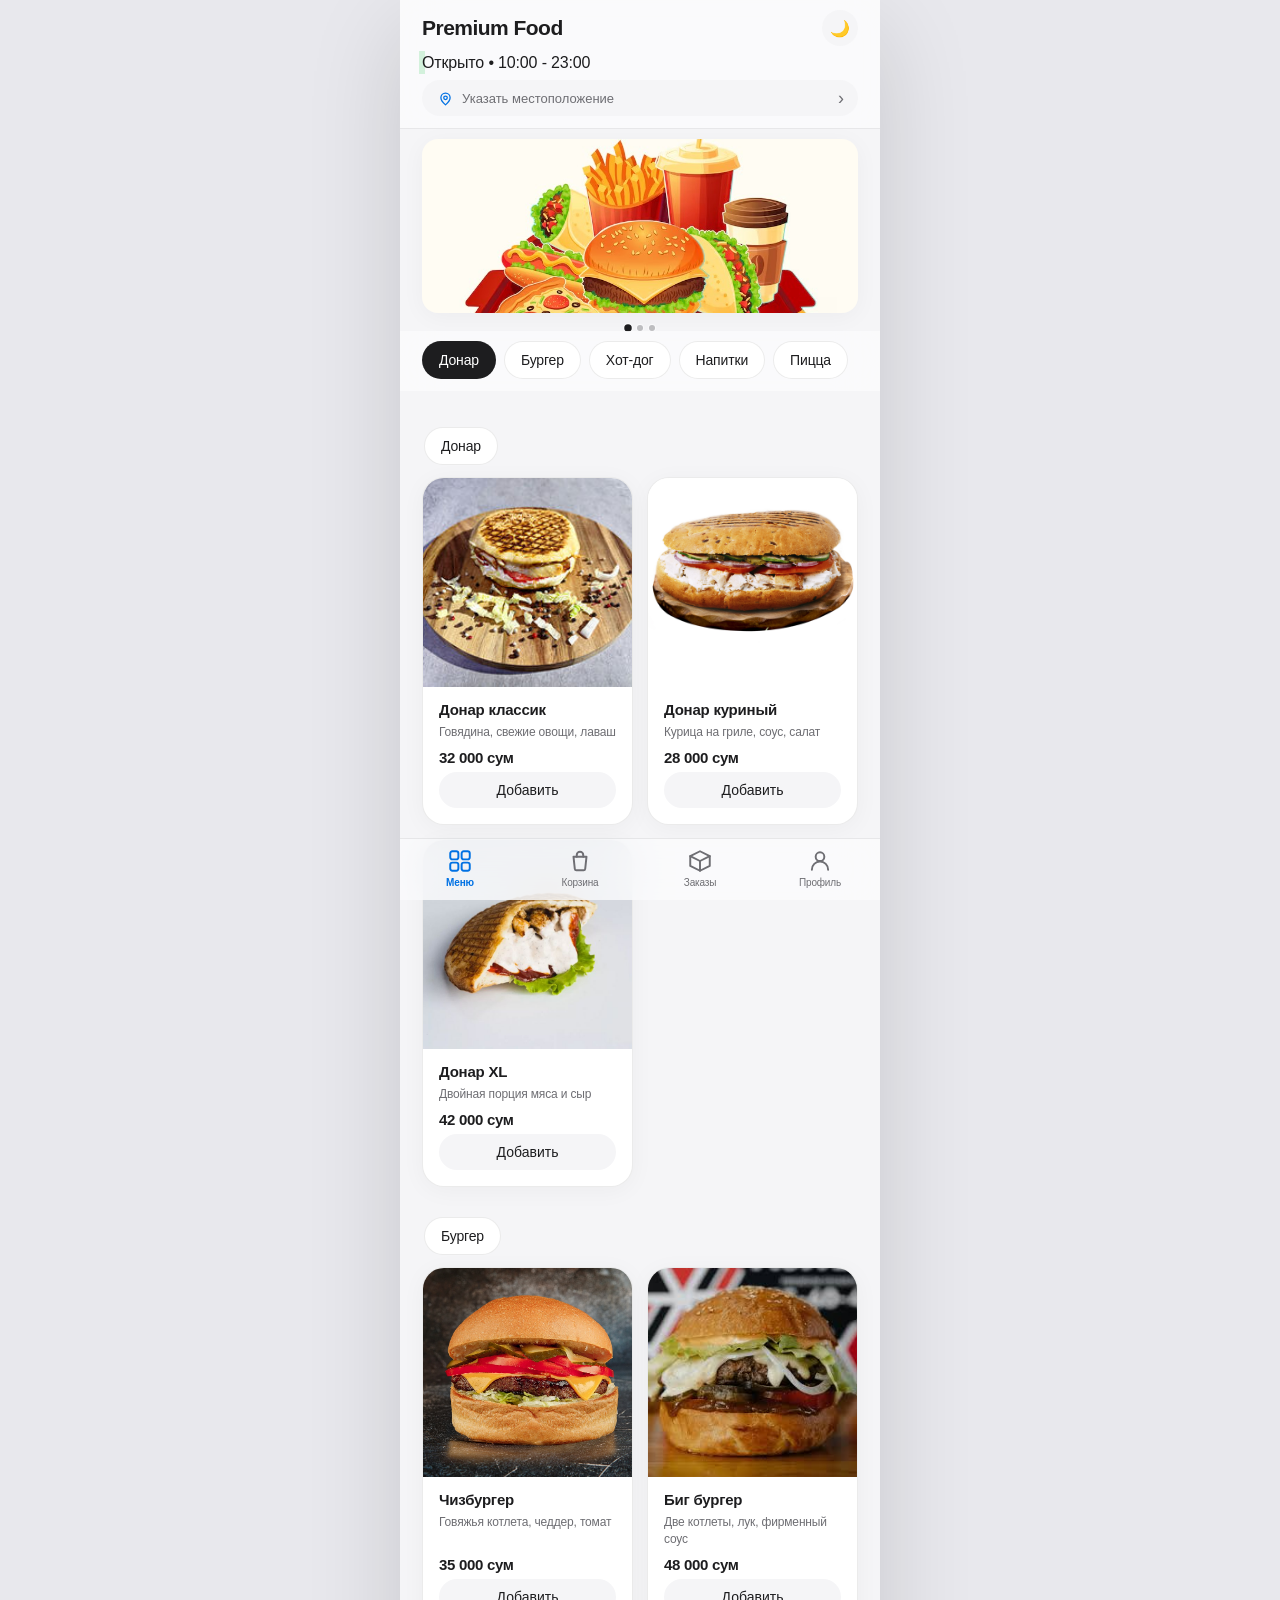
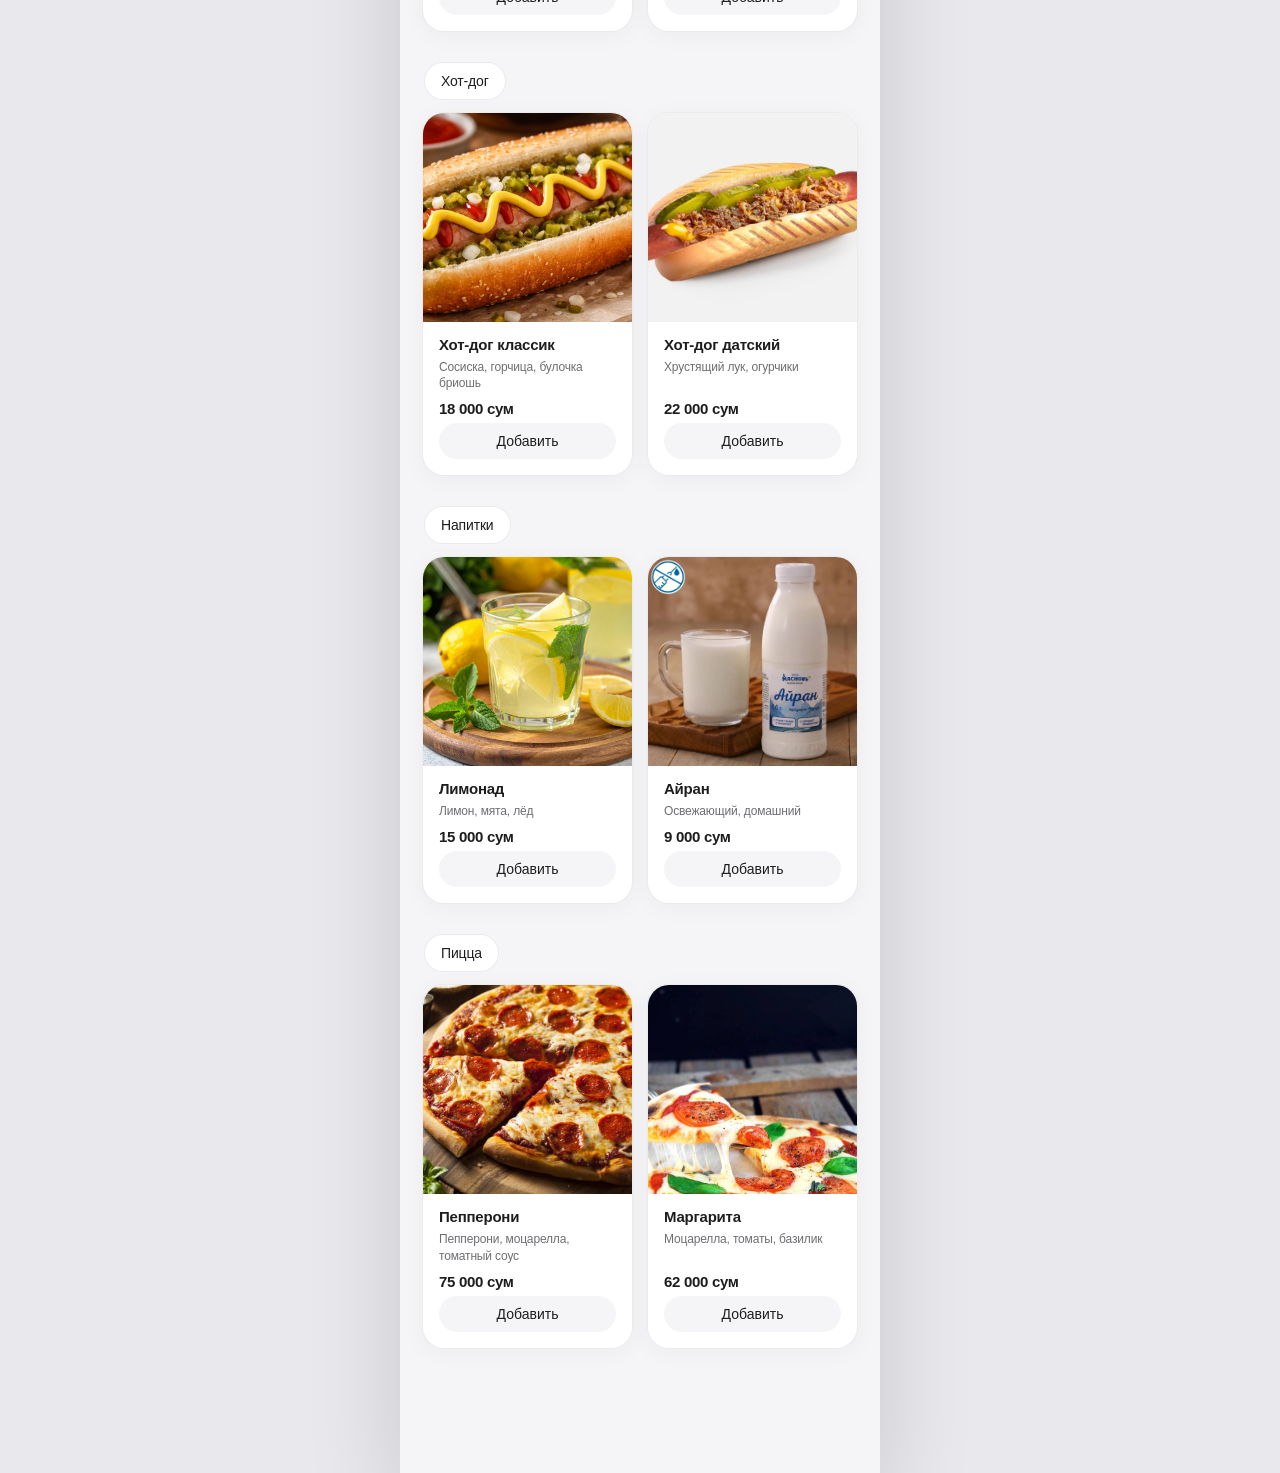
==== index.html @ b7790482 "Исправлено расположение точек слайдшоу - теперь под картинками" ====
<!DOCTYPE html>
<html lang="ru">
<head>
<meta charset="utf-8">
<meta name="viewport" content="width=device-width, initial-scale=1, viewport-fit=cover">
<meta name="theme-color" content="#f5f5f7">
<title>Premium Mini App — меню, корзина, заказы</title>
<link rel="stylesheet" href="style.css">
</head>
<body>
<input type="radio" name="tab" id="t-menu" checked>
<input type="radio" name="tab" id="t-cart">
<input type="radio" name="tab" id="t-orders">
<input type="radio" name="tab" id="t-profile">
<input type="checkbox" class="hide" id="dark">
<div class="app">
<header>
<div class="head-top"><h1>Premium Food</h1><label for="dark" class="theme" title="Тема"></label></div>
<div class="restaurant-status">
<span class="status-dot"></span>
<span class="status-text">Открыто • 10:00 - 23:00</span>
</div>
<button type="button" class="loc" id="locBtn" title="Изменить местоположение">
<span class="loc-icon"><svg viewBox="0 0 24 24"><path d="M12 21s-6.5-5.5-6.5-10a6.5 6.5 0 0 1 13 0c0 4.5-6.5 10-6.5 10Z"/><circle cx="12" cy="11" r="2.5"/></svg></span>
<span class="loc-text" id="locText">Указать местоположение</span>
<span class="chev"></span>
</button>
</header>

<section class="screen" id="menu">
<div class="banner" id="banner">
<div class="banner-track">
<div class="banner-slide"><img src="images/banner.jpg" alt="Premium Food — доставка еды"></div>
<div class="banner-slide"><img src="images/banner2.jpg" alt=""></div>
<div class="banner-slide"><img src="images/banner3.jpg" alt=""></div>
</div>
</div>
<div class="banner-dots" id="bannerDots"></div>
<div class="chips" id="chips"></div>
<div id="menu-list"><p class="muted center" style="padding:30px 0">Загрузка меню…</p></div>
</section>

<section class="screen" id="cart">
<h2>Корзина</h2>
<div class="list" id="cart-list"></div>
<div class="delivery-toggle" id="deliveryToggle">
<button type="button" class="active" data-type="delivery">🛵 Доставка</button>
<button type="button" data-type="pickup">🏪 Самовывоз</button>
</div>
<div id="addressSection">
<label class="order-field" style="position:relative">
Адрес доставки
<input id="order-address" type="text" placeholder="Укажите адрес доставки" readonly>
<div class="address-suggestions" id="addressSuggestions" style="display:none"></div>
</label>
<button type="button" class="btn" id="openAddressModal" style="margin:8px 0">📍 Выбрать на карте</button>
</div>
<label class="order-field">Телефон для связи<input id="order-phone" type="tel" autocomplete="tel" placeholder="+998 90 123 45 67" maxlength="40"></label>
<label class="order-field">Комментарий к заказу<textarea id="order-comment" rows="2" maxlength="1000" placeholder="Домофон, ориентир или пожелания"></textarea></label>
<h3>Итого</h3>
<div class="list sum"><div class="row"><span>Подытог</span><span id="cart-sub">0 сум</span></div><div class="row"><span>Доставка</span><span id="cart-delivery">0 сум</span></div><div class="row t"><span>Итого</span><span id="cart-total">0 сум</span></div></div>
<br><button type="button" class="btn main" id="checkout" disabled>Оформить заказ </button>
</section>

<section class="screen" id="orders">
<h2>Мои заказы</h2>
<div class="list" id="orders-list">
<div class="row"><div class="grow">Новые заказы отправляются администратору в Telegram. История заказов в приложении пока не сохраняется.</div></div>
</div>
</section>

<section class="screen" id="profile">
<div class="prof-head">
<div class="prof-avatar">А</div>
<h2 class="prof-name">Абдулбасир</h2>
<p class="prof-username">@abdulbasir</p>
<button type="button" class="btn prof-edit">Редактировать профиль</button>
</div>
<p class="muted center">Оформляйте заказ через меню — сообщение придёт администратору в Telegram.</p>
<h3>Настройки</h3>
<div class="list">
<div class="row" id="addrRow"><span class="ico i-blue"><svg viewBox="0 0 24 24"><path d="M12 21s-6.5-5.5-6.5-10a6.5 6.5 0 0 1 13 0c0 4.5-6.5 10-6.5 10Z"/><circle cx="12" cy="11" r="2.5"/></svg></span><div class="grow">Сохраненный адрес<small>Ташкент, ул. Амира Темура, 15</small></div><span class="chev"></span></div>
<div class="row"><span class="ico i-purple"><svg viewBox="0 0 24 24"><circle cx="12" cy="12" r="9"/><path d="M3 12h18M12 3a13.5 13.5 0 0 1 0 18M12 3a13.5 13.5 0 0 0 0 18"/></svg></span><div class="grow">Язык</div><div class="seg"><span>RU</span><span>UZ</span><span>EN</span></div></div>
<label class="row" for="dark" style="cursor:pointer"><span class="ico i-orange"><svg viewBox="0 0 24 24"><path d="M20 13.5A8 8 0 0 1 10.5 4 8 8 0 1 0 20 13.5Z"/></svg></span><div class="grow">Тёмная тема</div><span class="chev"></span></label>
</div>
<h3>Поддержка</h3>
<div class="list">
<div class="row" id="supportRow"><span class="ico i-green"><svg viewBox="0 0 24 24"><path d="M21 12a8 8 0 0 1-8 8H4l2-3a8 8 0 1 1 15-5Z"/><path d="M8.5 11h.01M12 11h.01M15.5 11h.01"/></svg></span><div class="grow">Служба поддержки</div><span class="chev"></span></div>
</div>
<button type="button" class="btn prof-logout">Выйти</button>
</section>

<nav>
<label for="t-menu"><svg viewBox="0 0 24 24"><rect x="3" y="3" width="7.5" height="7.5" rx="2"/><rect x="13.5" y="3" width="7.5" height="7.5" rx="2"/><rect x="3" y="13.5" width="7.5" height="7.5" rx="2"/><rect x="13.5" y="13.5" width="7.5" height="7.5" rx="2"/></svg>Меню</label>
<label for="t-cart"><svg viewBox="0 0 24 24"><path d="M6 8h12l-1.2 11.2a1.5 1.5 0 0 1-1.5 1.3H8.7a1.5 1.5 0 0 1-1.5-1.3L6 8Z"/><path d="M9 8V6.5a3 3 0 0 1 6 0V8"/></svg>Корзина<span class="cnt">3</span></label>
<label for="t-orders"><svg viewBox="0 0 24 24"><path d="M12 3 3 7.5v9L12 21l9-4.5v-9L12 3Z"/><path d="m3 7.5 9 4.5 9-4.5"/><path d="M12 12v9"/></svg>Заказы</label>
<label for="t-profile"><svg viewBox="0 0 24 24"><circle cx="12" cy="8" r="4"/><path d="M4.5 20a7.5 7.5 0 0 1 15 0"/></svg>Профиль</label>
</nav>

<div class="modal-overlay" id="addressModal">
<div class="modal-content">
<div class="modal-header">
<h3>📍 Выберите адрес</h3>
<button type="button" class="modal-close" id="closeAddressModal">×</button>
</div>
<div class="modal-body">
<div class="location-methods">
<button type="button" id="autoLocation">
<svg viewBox="0 0 24 24" fill="none" stroke="currentColor" stroke-width="2"><path d="M12 21s-6.5-5.5-6.5-10a6.5 6.5 0 0 1 13 0c0 4.5-6.5 10-6.5 10Z"/><circle cx="12" cy="11" r="2.5"/></svg>
Определить автоматически
</button>
<button type="button" id="manualLocation">
<svg viewBox="0 0 24 24" fill="none" stroke="currentColor" stroke-width="2"><path d="M11 4H4a2 2 0 0 0-2 2v14a2 2 0 0 0 2 2h14a2 2 0 0 0 2-2v-7"/><path d="M18.5 2.5a2.121 2.121 0 0 1 3 3L12 15l-4 1 1-4 9.5-9.5z"/></svg>
Ввести вручную
</button>
</div>

<div id="mapSection" style="display:none">
<div class="map-container" id="mapContainer">
<div class="map-placeholder">
<svg viewBox="0 0 24 24" fill="none" stroke="currentColor" stroke-width="1.5"><path d="M12 21s-6.5-5.5-6.5-10a6.5 6.5 0 0 1 13 0c0 4.5-6.5 10-6.5 10Z"/><circle cx="12" cy="11" r="2.5"/></svg>
<span>Нажмите "Определить автоматически"</span>
</div>
</div>
</div>

<div id="manualSection" style="display:none">
<label class="order-field" style="position:relative">
Введите адрес
<input type="text" id="manualAddressInput" placeholder="Улица, дом, квартира">
<div class="address-suggestions" id="manualSuggestions" style="display:none"></div>
</label>
</div>

<div class="address-detail">
<div>
<label>Квартира</label>
<input type="text" id="aptInput" placeholder="Кв.">
</div>
<div>
<label>Подъезд</label>
<input type="text" id="entranceInput" placeholder="Подъезд">
</div>
</div>
<div class="address-detail full">
<label>Домофон</label>
<input type="text" id="intercomInput" placeholder="Код домофона">
</div>
<div class="address-detail full">
<label>Ориентир</label>
<input type="text" id="landmarkInput" placeholder="Магазин, банкомат и т.д.">
</div>

<div class="confirm-address" id="confirmSection" style="display:none">
<h4>Это ваш адрес?</h4>
<p id="confirmAddressText"></p>
<div class="address-actions">
<button type="button" class="btn-secondary" id="editAddressBtn">Редактировать</button>
<button type="button" class="btn-primary" id="confirmAddressBtn">Верно</button>
</div>
</div>

<div class="saved-addresses" id="savedAddressesList"></div>

<div class="address-actions">
<button type="button" class="btn-secondary" id="cancelAddress">Отмена</button>
<button type="button" class="btn-primary" id="saveAddress">Сохранить</button>
</div>
</div>
</div>
</div>
</div>
<script src="https://telegram.org/js/telegram-web-app.js"></script>
<script>
(function () {
  var tg = window.Telegram && window.Telegram.WebApp;
  if (tg) {
    tg.ready();
    tg.expand();
    if (tg.setHeaderColor) tg.setHeaderColor('#f5f5f7');
    if (tg.setBackgroundColor) tg.setBackgroundColor('#f5f5f7');
  }

  var locText = document.getElementById('locText');
  var locBtn = document.getElementById('locBtn');
  var addrRow = document.getElementById('addrRow');
  var addrSmall = document.querySelector('#addrRow .grow small');

  function paintLocation(text) {
    if (locText) locText.textContent = text;
    if (addrSmall) addrSmall.textContent = text;
  }

  function showLocation(lat, lon, source) {
    paintLocation(lat.toFixed(5) + ', ' + lon.toFixed(5));
    try {
      localStorage.setItem('pf_location', JSON.stringify({ lat: lat, lon: lon, ts: Date.now() }));
    } catch (e) {}
    console.log('Location:', lat, lon, source);
  }

  function restoreLocation() {
    try {
      var saved = JSON.parse(localStorage.getItem('pf_location') || 'null');
      if (!saved) return false;
      if (saved.text) {
        paintLocation(saved.text);
        return true;
      }
      if (typeof saved.lat === 'number' && typeof saved.lon === 'number') {
        paintLocation(saved.lat.toFixed(5) + ', ' + saved.lon.toFixed(5));
        return true;
      }
    } catch (e) {}
    return false;
  }

  function restorePrev(prev) {
    paintLocation(prev || 'Указать местоположение');
  }

  function askManual(prev) {
    var value = window.prompt('Введите адрес доставки', '');
    if (!value) {
      restorePrev(prev);
      return;
    }
    var text = value.trim();
    if (!text) {
      restorePrev(prev);
      return;
    }
    paintLocation(text);
    try {
      localStorage.setItem('pf_location', JSON.stringify({ text: text, ts: Date.now() }));
    } catch (e) {}
  }

  function fallbackGeo(manual, prev) {
    if (!navigator.geolocation) {
      if (manual) askManual(prev);
      else restorePrev(prev);
      return;
    }
    navigator.geolocation.getCurrentPosition(
      function (pos) { showLocation(pos.coords.latitude, pos.coords.longitude, 'GPS'); },
      function () {
        if (manual) askManual(prev);
        else restorePrev(prev);
      },
      { enableHighAccuracy: true, timeout: 10000, maximumAge: 0 }
    );
  }

  function requestLocation(manual) {
    var prev = locText ? locText.textContent : '';
    if (locText) locText.textContent = 'Определяем местоположение…';
    var lm = tg && tg.LocationManager;
    if (lm && lm.isLocationAvailable && lm.isLocationAvailable()) {
      lm.getLocation(function (loc) {
        if (loc) showLocation(loc.latitude, loc.longitude, 'Telegram');
        else fallbackGeo(manual, prev);
      });
    } else {
      fallbackGeo(manual, prev);
    }
  }

  if (locBtn) locBtn.addEventListener('click', function () { requestLocation(true); });
  if (addrRow) addrRow.addEventListener('click', function () { requestLocation(true); });

  if (!restoreLocation()) requestLocation(false);

  if (tg && tg.LocationManager && tg.LocationManager.addEventListener) {
    tg.LocationManager.addEventListener('locationChanged', function (loc) {
      if (loc) showLocation(loc.latitude, loc.longitude, 'Telegram');
    });
  }
})();
</script>
<script>
(function () {
  var STORAGE_KEY = 'pf_cart';
  var DELIVERY = 10000;
  var cart = {};
  var nextOrder = 1045;

  try {
    var raw = localStorage.getItem(STORAGE_KEY);
    if (raw) cart = JSON.parse(raw) || {};
  } catch (e) { cart = {}; }

  var listEl = document.getElementById('cart-list');
  var subEl = document.getElementById('cart-sub');
  var delEl = document.getElementById('cart-delivery');
  var totEl = document.getElementById('cart-total');
  var checkout = document.getElementById('checkout');
  var badge = document.querySelector('nav .cnt');
  var menuList = document.getElementById('menu-list');

  function save() {
    try { localStorage.setItem(STORAGE_KEY, JSON.stringify(cart)); } catch (e) {}
  }
  function fmt(n) {
    return String(n).replace(/\B(?=(\d{3})+(?!\d))/g, ' ') + ' сум';
  }
  function subtotal() {
    var s = 0;
    for (var k in cart) if (cart.hasOwnProperty(k)) s += cart[k].price * cart[k].qty;
    return s;
  }
  function count() {
    var s = 0;
    for (var k in cart) if (cart.hasOwnProperty(k)) s += cart[k].qty;
    return s;
  }

  function productName(card) {
    var b = card.querySelector('.body > b');
    return b ? b.textContent.trim() : '';
  }

  function syncButtons() {
    var addButtons = menuList ? menuList.querySelectorAll('.btn.add') : [];
    Array.prototype.forEach.call(addButtons, function (btn) {
      var card = btn.closest('.p');
      if (!card) return;
      if (cart[productName(card)]) {
        btn.classList.add('done');
        btn.setAttribute('aria-label', 'Добавлено');
      } else {
        btn.classList.remove('done');
        btn.removeAttribute('aria-label');
      }
    });
  }

  function makeRow(item) {
    var row = document.createElement('div');
    row.className = 'row';
    row.setAttribute('data-name', item.name);

    var img = document.createElement('div');
    img.className = 'img thumb' + (item.cls ? ' ' + item.cls : '');
    if (item.src) {
      var thumb = document.createElement('img');
      thumb.src = item.src;
      thumb.alt = item.name;
      img.appendChild(thumb);
    } else {
      img.textContent = item.emoji;
    }

    var grow = document.createElement('div');
    grow.className = 'grow';
    var b = document.createElement('b');
    b.textContent = item.name;
    var small = document.createElement('small');
    small.textContent = fmt(item.price) + ' × ' + item.qty + ' = ' + fmt(item.price * item.qty);
    grow.appendChild(b);
    grow.appendChild(small);

    var qty = document.createElement('div');
    qty.className = 'qty';
    var dec = document.createElement('span');
    dec.setAttribute('data-act', 'dec');
    dec.textContent = '−';
    var val = document.createElement('b');
    val.textContent = item.qty;
    var inc = document.createElement('span');
    inc.setAttribute('data-act', 'inc');
    inc.textContent = '+';
    qty.appendChild(dec);
    qty.appendChild(val);
    qty.appendChild(inc);

    row.appendChild(img);
    row.appendChild(grow);
    row.appendChild(qty);
    return row;
  }

  function render() {
    listEl.innerHTML = '';
    var keys = [];
    for (var k in cart) if (cart.hasOwnProperty(k)) keys.push(k);

    if (keys.length === 0) {
      var empty = document.createElement('div');
      empty.className = 'row';
      var grow = document.createElement('div');
      grow.className = 'grow';
      var title = document.createElement('span');
      title.className = 'muted';
      title.textContent = 'Корзина пуста';
      var hint = document.createElement('small');
      hint.textContent = 'Добавьте блюда из меню';
      grow.appendChild(title);
      grow.appendChild(hint);
      empty.appendChild(grow);
      listEl.appendChild(empty);
    } else {
      keys.forEach(function (name) { listEl.appendChild(makeRow(cart[name])); });
    }

    var sub = subtotal();
    var delivery = keys.length ? DELIVERY : 0;
    subEl.textContent = fmt(sub);
    delEl.textContent = fmt(delivery);
    totEl.textContent = fmt(sub + delivery);
    checkout.disabled = keys.length === 0;

    if (badge) {
      var c = count();
      badge.textContent = c;
      badge.style.display = c ? '' : 'none';
    }

    syncButtons();
  }

  window.syncCartButtons = syncButtons;

  var toastEl = null;
  function showToast(message) {
    if (!toastEl) {
      toastEl = document.createElement('div');
      toastEl.className = 'pf-toast';
      document.body.appendChild(toastEl);
    }
    toastEl.textContent = message;
    toastEl.classList.add('show');
    clearTimeout(showToast.timer);
    showToast.timer = setTimeout(function () { toastEl.classList.remove('show'); }, 3500);
  }

  window.PFCart = {
    items: function () { return cart; },
    remove: function (name) {
      if (cart[name]) { delete cart[name]; save(); render(); }
    },
    setPrice: function (name, price) {
      if (cart[name]) { cart[name].price = price; save(); render(); }
    },
    toast: showToast
  };

  if (menuList) menuList.addEventListener('click', function (e) {
    var btn = e.target.closest('.btn.add');
    if (!btn) return;
    var card = btn.closest('.p');
    if (!card) return;
    var name = productName(card);
    var pid = btn.getAttribute('data-pid') || '';
    var priceEl = card.querySelector('.price');
    var imgEl = card.querySelector('.img');
    var price = priceEl ? parseInt(priceEl.textContent.replace(/[^0-9]/g, ''), 10) || 0 : 0;
    var imgTag = imgEl ? imgEl.querySelector('img') : null;
    var src = imgTag ? imgTag.getAttribute('src') : '';
    var emoji = imgEl && !imgTag ? imgEl.textContent.trim() : '';
    var cls = imgEl ? imgEl.className.replace(/\bimg\b/g, '').trim() : '';
    if (cart[name]) {
      cart[name].qty += 1;
      if (!cart[name].pid && pid) cart[name].pid = pid;
      if (!cart[name].src && src) cart[name].src = src;
      if (!cart[name].cls && cls) cart[name].cls = cls;
    } else {
      cart[name] = { name: name, pid: pid, price: price, emoji: emoji, src: src, cls: cls, qty: 1 };
    }
    save();
    render();
  });

  listEl.addEventListener('click', function (e) {
    var target = e.target.closest('[data-act]');
    if (!target) return;
    var row = target.closest('.row');
    var name = row ? row.getAttribute('data-name') : '';
    if (!name || !cart[name]) return;
    if (target.getAttribute('data-act') === 'inc') {
      cart[name].qty += 1;
    } else {
      cart[name].qty -= 1;
      if (cart[name].qty <= 0) delete cart[name];
    }
    save();
    render();
  });

  checkout.addEventListener('click', async function () {
    if (count() === 0 || checkout.dataset.submitting === 'true') return;
    var items = [];
    for (var k in cart) {
      if (cart.hasOwnProperty(k)) {
        var pid = parseInt(cart[k].pid, 10);
        if (!pid) { window.alert('Обновите страницу и добавьте товары заново.'); return; }
        items.push({ product_id: pid, qty: cart[k].qty });
      }
    }

    var deliveryType = (window.PF && window.PF.currentDeliveryType) || 'delivery';
    var address = '';
    if (deliveryType === 'delivery') {
      var orderAddressInput = document.getElementById('order-address');
      address = orderAddressInput ? orderAddressInput.value.trim() : '';
      if (!address) {
        window.alert('Укажите адрес доставки');
        return;
      }
    } else {
      address = 'Самовывоз';
    }

    var tgApp = window.PF && window.PF.tg;
    var headers = { 'Content-Type': 'application/json' };
    if (tgApp && tgApp.initData) headers['X-Telegram-Init-Data'] = tgApp.initData;
    var phoneInput = document.getElementById('order-phone');
    var commentInput = document.getElementById('order-comment');
    checkout.dataset.submitting = 'true';
    checkout.disabled = true;
    var checkoutText = checkout.textContent;
    checkout.textContent = 'Отправляем заказ…';
    try {
      var response = await fetch('/api/orders', {
        method: 'POST',
        headers: headers,
        body: JSON.stringify({
          items: items,
          address: address,
          phone: phoneInput ? phoneInput.value.trim() : '',
          comment: commentInput ? commentInput.value.trim() : '',
          delivery_type: deliveryType
        })
      });
      var result = {};
      try { result = await response.json(); } catch (e) {}
      if (!response.ok) throw new Error(result.detail || 'Не удалось оформить заказ.');
      if (!result.notification_sent) {
        window.alert('Заказ сохранён, но сейчас ресторан не получил уведомление. Пожалуйста, свяжитесь с нами для подтверждения.');
      } else {
        window.alert('Спасибо! Заказ принят. Мы свяжемся с вами для подтверждения.');
      }
      cart = {};
      save();
      render();
      if (commentInput) commentInput.value = '';
      if (document.getElementById('order-address')) document.getElementById('order-address').value = '';
      try {
        localStorage.setItem('pf_last_address', JSON.stringify(window.PF && window.PF.currentAddress));
      } catch (e) {}
    } catch (e) {
      window.alert(e.message || 'Не удалось отправить заказ. Проверьте соединение и попробуйте снова.');
    } finally {
      checkout.dataset.submitting = 'false';
      checkout.textContent = checkoutText;
      checkout.disabled = count() === 0;
    }
  });

  render();
})();
</script>
<script>
(function () {
  var menu = document.getElementById('menu');
  var chipsBar = document.getElementById('chips');
  function getChips() { return chipsBar ? chipsBar.querySelectorAll('.chip') : []; }
  function getHeadings() { return menu ? menu.querySelectorAll('h3[id]') : []; }
  var lockedUntil = 0;

  function stickyBottom() {
    var header = document.querySelector('header');
    return header.offsetHeight + chipsBar.offsetHeight;
  }

  function syncSticky() {
    var header = document.querySelector('header');
    document.documentElement.style.setProperty('--header-h', header.offsetHeight + 'px');
  }

  function syncScrollMargins() {
    if (!menu || getComputedStyle(menu).display === 'none') return;
    var margin = stickyBottom() + 12;
    Array.prototype.forEach.call(getHeadings(), function (h) {
      h.style.scrollMarginTop = margin + 'px';
    });
  }

  function setActive(id) {
    Array.prototype.forEach.call(getChips(), function (chip) {
      chip.classList.toggle('active', chip.getAttribute('href') === '#' + id);
    });
    if (id !== lastId) {
      lastId = id;
      revealChip(chipsBar.querySelector('.chip.active'));
    }
  }

  var lastId = null;

  function revealChip(chip) {
    if (!chip) return;
    var target = chip.offsetLeft - (chipsBar.clientWidth - chip.offsetWidth) / 2;
    var max = chipsBar.scrollWidth - chipsBar.clientWidth;
    target = Math.max(0, Math.min(target, max));
    try { chipsBar.scrollTo({ left: target, behavior: 'smooth' }); }
    catch (e) { chipsBar.scrollLeft = target; }
  }

  function updateActive() {
    var headings = getHeadings();
    var chips = getChips();
    if (!menu || !chips.length || !headings.length) return;
    if (getComputedStyle(menu).display === 'none') return;
    if (Date.now() < lockedUntil) return;
    var threshold = stickyBottom() + 20;
    var current = headings[0].id;
    Array.prototype.forEach.call(headings, function (h) {
      if (h.getBoundingClientRect().top <= threshold) current = h.id;
    });
    var doc = document.documentElement;
    if (window.innerHeight + window.pageYOffset >= doc.scrollHeight - 4) {
      current = headings[headings.length - 1].id;
    }
    setActive(current);
  }

  var ticking = false;
  window.addEventListener('scroll', function () {
    if (ticking) return;
    ticking = true;
    requestAnimationFrame(function () { updateActive(); ticking = false; });
  }, { passive: true });

  if (chipsBar) chipsBar.addEventListener('click', function (e) {
    var chip = e.target.closest('.chip');
    if (!chip) return;
    var id = (chip.getAttribute('href') || '').replace('#', '');
    if (!id) return;
    setActive(id);
    lockedUntil = Date.now() + 900;
    setTimeout(updateActive, 950);
  });

  var menuRadio = document.getElementById('t-menu');
  if (menuRadio) menuRadio.addEventListener('change', function () {
    syncSticky();
    syncScrollMargins();
    setTimeout(updateActive, 60);
  });

  window.addEventListener('resize', function () {
    syncSticky();
    syncScrollMargins();
    updateActive();
  });

  syncSticky();
  syncScrollMargins();
  updateActive();
})();
</script>
<script>
(function () {
  var banner = document.getElementById('banner');
  if (!banner) return;
  var track = banner.querySelector('.banner-track');
  var slides = track.children;
  var dots = banner.querySelectorAll('.banner-dots span');
  var total = slides.length;
  var index = 0;
  var timer = null;
  var DELAY = 4000;

  function show(n) {
    index = (n + total) % total;
    track.style.transform = 'translateX(' + (-index * 100) + '%)';
    Array.prototype.forEach.call(dots, function (dot, i) {
      dot.classList.toggle('on', i === index);
    });
  }
  function start() {
    stop();
    if (total > 1) timer = setInterval(function () { show(index + 1); }, DELAY);
  }
  function stop() {
    if (timer) { clearInterval(timer); timer = null; }
  }

  var startX = null;
  banner.addEventListener('touchstart', function (e) {
    startX = e.touches[0].clientX;
    stop();
  }, { passive: true });
  banner.addEventListener('touchend', function (e) {
    if (startX === null) return;
    var dx = e.changedTouches[0].clientX - startX;
    startX = null;
    if (Math.abs(dx) > 40) {
      show(index + (dx < 0 ? 1 : -1));
    }
    start();
  });

  Array.prototype.forEach.call(dots, function (dot, i) {
    dot.addEventListener('click', function () {
      show(i);
      start();
    });
  });

  document.addEventListener('visibilitychange', function () {
    if (document.hidden) stop(); else start();
  });

  show(0);
  start();
})();
</script>
<script>
(function () {
  var tg = window.Telegram && window.Telegram.WebApp;
  var SUPPORT_USERNAME = ''; // укажите username поддержки, например 'support_bot'

  var nameEl = document.querySelector('.prof-name');
  var userEl = document.querySelector('.prof-username');
  var avatarEl = document.querySelector('.prof-avatar');

  function setProfileName(name) {
    if (!nameEl || !name) return;
    nameEl.textContent = name;
    if (avatarEl) avatarEl.textContent = name.trim().charAt(0).toUpperCase();
  }

  var tgUser = tg && tg.initDataUnsafe && tg.initDataUnsafe.user;
  var userId = tgUser && tgUser.id ? String(tgUser.id) : 'guest';
  var nameKey = 'pf_name_' + userId;
  var langKey = 'pf_lang_' + userId;

  if (tgUser && (tgUser.first_name || tgUser.username)) {
    setProfileName(tgUser.first_name || tgUser.username);
    if (userEl) userEl.textContent = tgUser.username ? '@' + tgUser.username : '';
  }
  try {
    var savedName = localStorage.getItem(nameKey);
    if (savedName) setProfileName(savedName);
  } catch (e) {}

  var editBtn = document.querySelector('.prof-edit');
  if (editBtn) editBtn.addEventListener('click', function () {
    var current = nameEl ? nameEl.textContent : '';
    var value = window.prompt('Ваше имя', current);
    if (value && value.trim()) {
      setProfileName(value.trim());
      try { localStorage.setItem(nameKey, value.trim()); } catch (e) {}
    }
  });

  var segSpans = document.querySelectorAll('#profile .seg span');
  Array.prototype.forEach.call(segSpans, function (span) {
    span.addEventListener('click', function () {
      Array.prototype.forEach.call(segSpans, function (s) { s.classList.remove('sel'); });
      span.classList.add('sel');
      try { localStorage.setItem(langKey, span.textContent.trim()); } catch (e) {}
    });
  });
  try {
    var savedLang = localStorage.getItem(langKey);
    if (savedLang) {
      Array.prototype.forEach.call(segSpans, function (s) {
        s.classList.toggle('sel', s.textContent.trim() === savedLang);
      });
    }
  } catch (e) {}

  var supportRow = document.getElementById('supportRow');
  if (supportRow) supportRow.addEventListener('click', function () {
    if (tg && tg.openTelegramLink && SUPPORT_USERNAME) {
      tg.openTelegramLink('https://t.me/' + SUPPORT_USERNAME);
    } else if (tg && tg.openLink) {
      tg.openLink('https://t.me/');
    } else {
      window.alert('Служба поддержки на связи ежедневно с 10:00 до 23:00.');
    }
  });

  var logoutBtn = document.querySelector('.prof-logout');
  if (logoutBtn) logoutBtn.addEventListener('click', function () {
    if (!window.confirm('Выйти из аккаунта?')) return;
    if (tg && tg.close) {
      tg.close();
    } else {
      document.getElementById('t-menu').checked = true;
    }
  });
})();
</script>
<script>
(function () {
  var tg = window.Telegram && window.Telegram.WebApp;
  window.PF = { tg: tg };
  var currentMenuVersion = null;

  function esc(s) {
    return String(s == null ? '' : s).replace(/[&<>"']/g, function (c) {
      return { '&': '&amp;', '<': '&lt;', '>': '&gt;', '"': '&quot;', "'": '&#39;' }[c];
    });
  }
  function fmtNum(n) {
    return String(n).replace(/\B(?=(\d{3})+(?!\d))/g, ' ');
  }
  function fmtPrice(n) { return fmtNum(n) + ' сум'; }
  function renderProducts(products) {
    var list = document.getElementById('menu-list');
    var chips = document.getElementById('chips');
    if (!list || !chips) return;
    var cats = [];
    products.forEach(function (product) {
      if (cats.indexOf(product.category) === -1) cats.push(product.category);
    });
    chips.innerHTML = '';
    list.innerHTML = '';
    cats.forEach(function (cat, i) {
      var cid = 'cat-' + i;
      var chip = document.createElement('a');
      chip.className = 'chip';
      chip.href = '#' + cid;
      chip.textContent = cat;
      chips.appendChild(chip);

      var h = document.createElement('h3');
      h.id = cid;
      h.textContent = cat;
      list.appendChild(h);

      var grid = document.createElement('div');
      grid.className = 'grid';
      products.filter(function (p) { return p.category === cat; }).forEach(function (p) {
        grid.appendChild(productCard(p));
      });
      list.appendChild(grid);
    });
    window.dispatchEvent(new Event('resize'));
    if (window.syncCartButtons) window.syncCartButtons();
  }
  function mapProduct(product) {
    return {
      id: product.id,
      category: product.category,
      name: product.name,
      description: product.description,
      price: product.price,
      image: product.image_url,
      isActive: product.is_active !== 0 && product.is_active !== false
    };
  }
  function requestMenu() {
    return fetch('/api/menu', { cache: 'no-store' }).then(function (response) {
      if (!response.ok) throw new Error('Не удалось обновить меню');
      return response.json();
    }).then(function (result) {
      if (result.version != null) currentMenuVersion = result.version;
      var products = (result.products || []).map(mapProduct);
      renderProducts(products);
      return products;
    });
  }

  function reconcileCart(products) {
    var api = window.PFCart;
    if (!api) return;
    var cart = api.items();
    var messages = [];
    Object.keys(cart).forEach(function (name) {
      var item = cart[name];
      var pid = parseInt(item.pid, 10);
      var found = null;
      for (var i = 0; i < products.length; i++) {
        if ((pid && products[i].id === pid) || products[i].name === name) { found = products[i]; break; }
      }
      if (!found || found.isActive === false) {
        api.remove(name);
        messages.push('позиция ' + name + ' закончилась');
      } else if (found.price !== item.price) {
        api.setPrice(name, found.price);
        messages.push('цена на ' + name + ' изменилась');
      }
    });
    if (messages.length && api.toast) {
      api.toast('Меню обновилось: ' + messages.join('; '));
    }
  }

  function syncMenu() {
    var scrollY = window.scrollY || window.pageYOffset || 0;
    return fetch('/api/menu?t=' + Date.now(), { cache: 'no-store' }).then(function (response) {
      if (!response.ok) throw new Error('Не удалось обновить меню');
      return response.json();
    }).then(function (result) {
      var products = (result.products || []).map(mapProduct);
      if (result.version != null) currentMenuVersion = result.version;
      reconcileCart(products);
      renderProducts(products);
      window.scrollTo(0, scrollY);
      return products;
    });
  }
  window.PF.refreshMenu = syncMenu;

  var POLL_MS = 2000;
  var pollTimer = null;
  var pollInFlight = false;

  function checkVersion() {
    if (pollInFlight) return;
    pollInFlight = true;
    fetch('/api/menu/version?t=' + Date.now(), { cache: 'no-store' })
      .then(function (response) { return response.ok ? response.json() : null; })
      .then(function (data) {
        if (!data) return null;
        if (currentMenuVersion === null) {
          currentMenuVersion = data.version;
          return null;
        }
        if (data.version !== currentMenuVersion) return syncMenu();
        return null;
      })
      .catch(function () {})
      .then(function () { pollInFlight = false; });
  }

  function schedulePoll() {
    pollTimer = setTimeout(tick, POLL_MS);
  }
  function tick() {
    pollTimer = null;
    if (!document.hidden) checkVersion();
    schedulePoll();
  }
  document.addEventListener('visibilitychange', function () {
    if (!document.hidden) {
      if (pollTimer) { clearTimeout(pollTimer); pollTimer = null; }
      tick();
    }
  });
  schedulePoll();
  function loadMenu() {
    var list = document.getElementById('menu-list');
    var chips = document.getElementById('chips');
    if (!list) return;
    var products = [
      { id: 1, category: 'Донар', name: 'Донар классик', description: 'Говядина, свежие овощи, лаваш', price: 32000, image: 'images/donar-klassik.jpg' },
      { id: 2, category: 'Донар', name: 'Донар куриный', description: 'Курица на гриле, соус, салат', price: 28000, image: 'images/donar-kurinyy.jpg' },
      { id: 3, category: 'Донар', name: 'Донар XL', description: 'Двойная порция мяса и сыр', price: 42000, image: 'images/donar-xl.jpg' },
      { id: 4, category: 'Бургер', name: 'Чизбургер', description: 'Говяжья котлета, чеддер, томат', price: 35000, image: 'images/chizburger.jpg' },
      { id: 5, category: 'Бургер', name: 'Биг бургер', description: 'Две котлеты, лук, фирменный соус', price: 48000, image: 'images/big-burger.jpg' },
      { id: 6, category: 'Хот-дог', name: 'Хот-дог классик', description: 'Сосиска, горчица, булочка бриошь', price: 18000, image: 'images/hot-dog-klassik.jpg' },
      { id: 7, category: 'Хот-дог', name: 'Хот-дог датский', description: 'Хрустящий лук, огурчики', price: 22000, image: 'images/hot-dog-datskiy.jpg' },
      { id: 8, category: 'Напитки', name: 'Лимонад', description: 'Лимон, мята, лёд', price: 15000, image: 'images/limonad.jpg' },
      { id: 9, category: 'Напитки', name: 'Айран', description: 'Освежающий, домашний', price: 9000, image: 'images/ayran.jpg' },
      { id: 10, category: 'Пицца', name: 'Пепперони', description: 'Пепперони, моцарелла, томатный соус', price: 75000, image: 'images/pepperoni.jpg' },
      { id: 11, category: 'Пицца', name: 'Маргарита', description: 'Моцарелла, томаты, базилик', price: 62000, image: 'images/margarita.jpg' }
    ];
    requestMenu().catch(function () { renderProducts(products); });
  }

  function productCard(p) {
    var card = document.createElement('div');
    card.className = 'p' + (p.isActive === false ? ' off' : '');

    var img = document.createElement('div');
    img.className = 'img';
    if (p.image) {
      var im = document.createElement('img');
      im.src = p.image;
      im.alt = p.name;
      im.loading = 'lazy';
      img.appendChild(im);
    } else {
      img.textContent = '🍔';
    }

    var body = document.createElement('div');
    body.className = 'body';
    var b = document.createElement('b');
    b.textContent = p.name;
    var small = document.createElement('small');
    small.textContent = p.description || '';
    var price = document.createElement('span');
    price.className = 'price';
    price.textContent = fmtPrice(p.price);
    var btn = document.createElement('button');
    btn.type = 'button';
    btn.className = 'btn add';
    btn.setAttribute('data-pid', p.id);
    btn.textContent = p.isActive === false ? 'Нет в наличии' : 'Добавить';
    if (p.isActive === false) btn.disabled = true;
    body.appendChild(b);
    body.appendChild(small);
    body.appendChild(price);
    body.appendChild(btn);

    card.appendChild(img);
    card.appendChild(body);
    return card;
  }

  loadMenu();

  var banner = document.getElementById('banner');
  var bannerTrack = document.querySelector('.banner-track');
  var bannerSlides = document.querySelectorAll('.banner-slide');
  var bannerDots = document.getElementById('bannerDots');
  var currentSlide = 0;
  var slideInterval;

  if (banner && bannerSlides.length > 0 && bannerDots) {
    for (var i = 0; i < bannerSlides.length; i++) {
      var dot = document.createElement('span');
      dot.addEventListener('click', function (index) {
        return function () {
          goToSlide(index);
        };
      }(i));
      bannerDots.appendChild(dot);
    }
    updateDots();
    startSlideShow();

    banner.addEventListener('touchstart', function () {
      clearInterval(slideInterval);
    });
    banner.addEventListener('touchend', startSlideShow);
  }

  function goToSlide(index) {
    currentSlide = index;
    if (bannerTrack) {
      bannerTrack.style.transform = 'translateX(-' + (currentSlide * 100) + '%)';
    }
    updateDots();
  }

  function nextSlide() {
    currentSlide = (currentSlide + 1) % bannerSlides.length;
    goToSlide(currentSlide);
  }

  function updateDots() {
    var dots = bannerDots.querySelectorAll('span');
    Array.prototype.forEach.call(dots, function (dot, i) {
      dot.classList.toggle('on', i === currentSlide);
    });
  }

  function startSlideShow() {
    clearInterval(slideInterval);
    slideInterval = setInterval(nextSlide, 4000);
  }
})();
</script>
<script>
(function () {
  window.PF = window.PF || {};
  var DELIVERY_PRICE = 10000;
  var PICKUP_PRICE = 0;
  window.PF.currentDeliveryType = 'delivery';
  window.PF.currentAddress = { lat: null, lon: null, text: '', apt: '', entrance: '', intercom: '', landmark: '' };
  var savedAddresses = [];

  try {
    savedAddresses = JSON.parse(localStorage.getItem('pf_saved_addresses') || '[]');
  } catch (e) {}

  var deliveryToggle = document.getElementById('deliveryToggle');
  var addressSection = document.getElementById('addressSection');
  var orderAddress = document.getElementById('order-address');
  var cartDelivery = document.getElementById('cart-delivery');
  var cartTotal = document.getElementById('cart-total');

  var addressModal = document.getElementById('addressModal');
  var openAddressModal = document.getElementById('openAddressModal');
  var closeAddressModal = document.getElementById('closeAddressModal');
  var cancelAddress = document.getElementById('cancelAddress');
  var saveAddress = document.getElementById('saveAddress');

  var autoLocation = document.getElementById('autoLocation');
  var manualLocation = document.getElementById('manualLocation');
  var mapSection = document.getElementById('mapSection');
  var manualSection = document.getElementById('manualSection');
  var mapContainer = document.getElementById('mapContainer');

  var manualAddressInput = document.getElementById('manualAddressInput');
  var manualSuggestions = document.getElementById('manualSuggestions');
  var aptInput = document.getElementById('aptInput');
  var entranceInput = document.getElementById('entranceInput');
  var intercomInput = document.getElementById('intercomInput');
  var landmarkInput = document.getElementById('landmarkInput');

  var confirmSection = document.getElementById('confirmSection');
  var confirmAddressText = document.getElementById('confirmAddressText');
  var savedAddressesList = document.getElementById('savedAddressesList');
  var editAddressBtn = document.getElementById('editAddressBtn');
  var confirmAddressBtn = document.getElementById('confirmAddressBtn');

  function updateDeliveryPrice() {
    var subtotal = parseInt(cartDelivery.textContent.replace(/[^0-9]/g, '')) || 0;
    var delivery = window.PF.currentDeliveryType === 'delivery' ? DELIVERY_PRICE : PICKUP_PRICE;
    var total = subtotal + delivery;
    cartDelivery.textContent = (delivery ? delivery.toLocaleString('ru-RU').replace(/,/g, ' ') : '0') + ' сум';
    cartTotal.textContent = total.toLocaleString('ru-RU').replace(/,/g, ' ') + ' сум';
  }

  if (deliveryToggle) {
    deliveryToggle.addEventListener('click', function (e) {
      var btn = e.target.closest('button');
      if (!btn) return;
      var type = btn.getAttribute('data-type');
      if (type === window.PF.currentDeliveryType) return;
      window.PF.currentDeliveryType = type;
      Array.prototype.forEach.call(deliveryToggle.querySelectorAll('button'), function (b) {
        b.classList.toggle('active', b.getAttribute('data-type') === type);
      });
      if (addressSection) {
        addressSection.style.display = type === 'delivery' ? 'block' : 'none';
      }
      updateDeliveryPrice();
    });
  }

  function openModal() {
    if (addressModal) {
      addressModal.classList.add('show');
      renderSavedAddresses();
    }
  }

  function closeModal() {
    if (addressModal) {
      addressModal.classList.remove('show');
      resetModal();
    }
  }

  function resetModal() {
    mapSection.style.display = 'none';
    manualSection.style.display = 'none';
    confirmSection.style.display = 'none';
    aptInput.value = '';
    entranceInput.value = '';
    intercomInput.value = '';
    landmarkInput.value = '';
    manualAddressInput.value = '';
    window.PF.currentAddress = { lat: null, lon: null, text: '', apt: '', entrance: '', intercom: '', landmark: '' };
  }

  if (openAddressModal) openAddressModal.addEventListener('click', openModal);
  if (closeAddressModal) closeAddressModal.addEventListener('click', closeModal);
  if (cancelAddress) cancelAddress.addEventListener('click', closeModal);
  if (addressModal) addressModal.addEventListener('click', function (e) {
    if (e.target === addressModal) closeModal();
  });

  if (autoLocation) {
    autoLocation.addEventListener('click', function () {
      mapSection.style.display = 'block';
      manualSection.style.display = 'none';
      requestGeolocation();
    });
  }

  if (manualLocation) {
    manualLocation.addEventListener('click', function () {
      manualSection.style.display = 'block';
      mapSection.style.display = 'none';
      manualAddressInput.focus();
    });
  }

  function requestGeolocation() {
    var tg = window.Telegram && window.Telegram.WebApp;
    var lm = tg && tg.LocationManager;

    if (lm && lm.isLocationAvailable && lm.isLocationAvailable()) {
      lm.getLocation(function (loc) {
        if (loc) {
          window.PF.currentAddress.lat = loc.latitude;
          window.PF.currentAddress.lon = loc.longitude;
          reverseGeocode(loc.latitude, loc.longitude);
        } else {
          fallbackGeolocation();
        }
      });
    } else {
      fallbackGeolocation();
    }
  }

  function fallbackGeolocation() {
    if (navigator.geolocation) {
      navigator.geolocation.getCurrentPosition(
        function (pos) {
          window.PF.currentAddress.lat = pos.coords.latitude;
          window.PF.currentAddress.lon = pos.coords.longitude;
          reverseGeocode(pos.coords.latitude, pos.coords.longitude);
        },
        function (err) {
          alert('Не удалось определить местоположение. Попробуйте ввести адрес вручную.');
        },
        { enableHighAccuracy: true, timeout: 10000, maximumAge: 0 }
      );
    } else {
      alert('Геолокация не поддерживается. Введите адрес вручную.');
    }
  }

  function reverseGeocode(lat, lon) {
    var url = 'https://nominatim.openstreetmap.org/reverse?format=json&lat=' + lat + '&lon=' + lon + '&accept-language=ru&addressdetails=1';
    fetch(url).then(function (res) { return res.json(); })
      .then(function (data) {
        try {
          var addr = data.address || {};
          var parts = [];
          if (addr.road) parts.push(addr.road);
          if (addr.house_number) parts.push('д. ' + addr.house_number);
          if (addr.city) parts.push(addr.city);
          else if (addr.town) parts.push(addr.town);
          else if (addr.village) parts.push(addr.village);
          if (addr.state) parts.push(addr.state);
          if (addr.country) parts.push(addr.country);

          var address = parts.length > 0 ? parts.join(', ') : data.display_name || '';
          window.PF.currentAddress.text = address;
          showMap(lat, lon);
          showAddressConfirmation(address);
        } catch (e) {
          window.PF.currentAddress.text = lat.toFixed(5) + ', ' + lon.toFixed(5);
          showMap(lat, lon);
          showAddressConfirmation(window.PF.currentAddress.text);
        }
      })
      .catch(function () {
        window.PF.currentAddress.text = lat.toFixed(5) + ', ' + lon.toFixed(5);
        showMap(lat, lon);
        showAddressConfirmation(window.PF.currentAddress.text);
      });
  }

  function showMap(lat, lon) {
    mapContainer.innerHTML = '<iframe src="https://www.openstreetmap.org/export/embed.html?bbox=' + (lon - 0.01) + ',' + (lat - 0.01) + ',' + (lon + 0.01) + ',' + (lat + 0.01) + '&layer=mapnik&marker=' + lat + ',' + lon + '" width="100%" height="100%" frameborder="0"></iframe>';
  }

  function showConfirmation(address) {
    confirmSection.style.display = 'block';
    confirmAddressText.textContent = address;
  }

  function showAddressConfirmation(address) {
    confirmSection.style.display = 'block';
    confirmAddressText.textContent = address;
  }

  if (editAddressBtn) {
    editAddressBtn.addEventListener('click', function () {
      confirmSection.style.display = 'none';
      manualSection.style.display = 'block';
      mapSection.style.display = 'none';
      manualAddressInput.value = window.PF.currentAddress.text || '';
      manualAddressInput.focus();
    });
  }

  if (confirmAddressBtn) {
    confirmAddressBtn.addEventListener('click', function () {
      confirmSection.style.display = 'none';
      showConfirmation(window.PF.currentAddress.text);
    });
  }

  if (manualAddressInput) {
    manualAddressInput.addEventListener('input', function () {
      var value = this.value.trim();
      if (value.length < 3) {
        manualSuggestions.style.display = 'none';
        return;
      }
      fetchAddressSuggestions(value);
    });

    manualAddressInput.addEventListener('blur', function () {
      setTimeout(function () { manualSuggestions.style.display = 'none'; }, 200);
    });
  }

  function fetchAddressSuggestions(query) {
    var url = 'https://nominatim.openstreetmap.org/search?format=json&q=' + encodeURIComponent(query) + '&limit=5&accept-language=ru&addressdetails=1';
    fetch(url).then(function (res) { return res.json(); })
      .then(function (data) {
        try {
          renderSuggestions(data);
        } catch (e) {
          manualSuggestions.style.display = 'none';
        }
      })
      .catch(function () {
        manualSuggestions.style.display = 'none';
      });
  }

  function renderSuggestions(features) {
    manualSuggestions.innerHTML = '';
    if (!features || features.length === 0) {
      manualSuggestions.style.display = 'none';
      return;
    }
    features.forEach(function (feature) {
      var address = feature.display_name || '';
      var div = document.createElement('div');
      div.className = 'address-suggestion';
      div.innerHTML = '<b>' + address + '</b>';
      div.addEventListener('click', function () {
        manualAddressInput.value = address;
        window.PF.currentAddress.text = address;
        manualSuggestions.style.display = 'none';
        try {
          window.PF.currentAddress.lat = parseFloat(feature.lat);
          window.PF.currentAddress.lon = parseFloat(feature.lon);
        } catch (e) {}
      });
      manualSuggestions.appendChild(div);
    });
    manualSuggestions.style.display = 'block';
  }

  function renderSavedAddresses() {
    savedAddressesList.innerHTML = '';
    if (savedAddresses.length === 0) {
      savedAddressesList.innerHTML = '<p class="muted center" style="padding:12px 0">Сохраненных адресов нет</p>';
      return;
    }
    savedAddresses.forEach(function (addr, index) {
      var div = document.createElement('div');
      div.className = 'saved-address-item';
      div.innerHTML = '<div class="saved-address-icon">📍</div><div class="saved-address-text"><b>' + addr.text + '</b><small>' + (addr.apt ? 'Кв. ' + addr.apt : '') + (addr.entrance ? ', Подъезд ' + addr.entrance : '') + '</small></div>';
      div.addEventListener('click', function () {
        selectSavedAddress(index);
      });
      savedAddressesList.appendChild(div);
    });
  }

  function selectSavedAddress(index) {
    var addr = savedAddresses[index];
    window.PF.currentAddress = { ...addr };
    aptInput.value = addr.apt || '';
    entranceInput.value = addr.entrance || '';
    intercomInput.value = addr.intercom || '';
    landmarkInput.value = addr.landmark || '';
    manualAddressInput.value = addr.text || '';
    showConfirmation(addr.text);
    Array.prototype.forEach.call(savedAddressesList.querySelectorAll('.saved-address-item'), function (item, i) {
      item.classList.toggle('selected', i === index);
    });
  }

  if (saveAddress) {
    saveAddress.addEventListener('click', function () {
      window.PF.currentAddress.apt = aptInput.value.trim();
      window.PF.currentAddress.entrance = entranceInput.value.trim();
      window.PF.currentAddress.intercom = intercomInput.value.trim();
      window.PF.currentAddress.landmark = landmarkInput.value.trim();
      window.PF.currentAddress.text = window.PF.currentAddress.text || manualAddressInput.value.trim();

      if (!window.PF.currentAddress.text) {
        alert('Укажите адрес');
        return;
      }

      var fullAddress = window.PF.currentAddress.text;
      if (window.PF.currentAddress.apt) fullAddress += ', кв. ' + window.PF.currentAddress.apt;
      if (window.PF.currentAddress.entrance) fullAddress += ', подъезд ' + window.PF.currentAddress.entrance;
      if (window.PF.currentAddress.intercom) fullAddress += ', домофон: ' + window.PF.currentAddress.intercom;
      if (window.PF.currentAddress.landmark) fullAddress += ' (' + window.PF.currentAddress.landmark + ')';

      if (orderAddress) orderAddress.value = fullAddress;

      var existingIndex = savedAddresses.findIndex(function (a) {
        return a.text === window.PF.currentAddress.text;
      });

      if (existingIndex >= 0) {
        savedAddresses[existingIndex] = { ...window.PF.currentAddress };
      } else {
        savedAddresses.push({ ...window.PF.currentAddress });
        if (savedAddresses.length > 5) savedAddresses.shift();
      }

      try {
        localStorage.setItem('pf_saved_addresses', JSON.stringify(savedAddresses));
      } catch (e) {}

      closeModal();
    });
  }

  function restoreSavedAddress() {
    try {
      var last = JSON.parse(localStorage.getItem('pf_last_address') || 'null');
      if (last && last.text && orderAddress) {
        orderAddress.value = last.text;
        window.PF.currentAddress = last;
        updateLocationText(last.text);
      }
    } catch (e) {}
  }

  function updateLocationText(text) {
    var locText = document.getElementById('locText');
    if (locText && text) {
      locText.textContent = text;
      locText.style.color = 'var(--fg)';
    }
  }

  if (saveAddress) {
    saveAddress.addEventListener('click', function () {
      window.PF.currentAddress.apt = aptInput.value.trim();
      window.PF.currentAddress.entrance = entranceInput.value.trim();
      window.PF.currentAddress.intercom = intercomInput.value.trim();
      window.PF.currentAddress.landmark = landmarkInput.value.trim();
      window.PF.currentAddress.text = window.PF.currentAddress.text || manualAddressInput.value.trim();

      if (!window.PF.currentAddress.text) {
        alert('Укажите адрес');
        return;
      }

      var fullAddress = window.PF.currentAddress.text;
      if (window.PF.currentAddress.apt) fullAddress += ', кв. ' + window.PF.currentAddress.apt;
      if (window.PF.currentAddress.entrance) fullAddress += ', подъезд ' + window.PF.currentAddress.entrance;
      if (window.PF.currentAddress.intercom) fullAddress += ', домофон: ' + window.PF.currentAddress.intercom;
      if (window.PF.currentAddress.landmark) fullAddress += ' (' + window.PF.currentAddress.landmark + ')';

      if (orderAddress) orderAddress.value = fullAddress;
      updateLocationText(window.PF.currentAddress.text);

      var existingIndex = savedAddresses.findIndex(function (a) {
        return a.text === window.PF.currentAddress.text;
      });

      if (existingIndex >= 0) {
        savedAddresses[existingIndex] = { ...window.PF.currentAddress };
      } else {
        savedAddresses.push({ ...window.PF.currentAddress });
        if (savedAddresses.length > 5) savedAddresses.shift();
      }

      try {
        localStorage.setItem('pf_saved_addresses', JSON.stringify(savedAddresses));
      } catch (e) {}

      closeModal();
    });
  }

  restoreSavedAddress();
})();
</script>
<script>
(function () {
  var list = document.getElementById('orders-list');
  var radio = document.getElementById('t-orders');
  if (!list) return;

  function esc(s) {
    return String(s == null ? '' : s).replace(/[&<>"']/g, function (c) {
      return { '&': '&amp;', '<': '&lt;', '>': '&gt;', '"': '&quot;', "'": '&#39;' }[c];
    });
  }
  function fmtNum(n) { return String(n).replace(/\B(?=(\d{3})+(?!\d))/g, ' '); }
  function fmtDate(s) {
    var d = new Date(String(s).replace(' ', 'T'));
    if (isNaN(d)) return String(s || '');
    var p = function (x) { return (x < 10 ? '0' : '') + x; };
    return p(d.getDate()) + '.' + p(d.getMonth() + 1) + '.' + d.getFullYear() + ' · ' + p(d.getHours()) + ':' + p(d.getMinutes());
  }

  function render(orders) {
    if (!orders.length) {
      list.innerHTML = '<div class="row"><div class="grow">У вас пока нет заказов.<small>Оформите первый заказ через меню.</small></div></div>';
      return;
    }
    list.innerHTML = '';
    orders.forEach(function (order) {
      var card = document.createElement('div');
      card.className = 'list order-card';
      var head = document.createElement('div');
      head.className = 'row';
      head.innerHTML = '<div class="grow"><b>Заказ #' + esc(order.id) + '</b><small>' + esc(fmtDate(order.created_at)) + '</small></div><b>' + esc(fmtNum(order.total_price)) + ' сум</b>';
      card.appendChild(head);
      var items = document.createElement('div');
      items.className = 'row';
      var lines = (order.items || []).map(function (item) {
        return '• ' + esc(item.name) + ' ×' + esc(item.qty) + ' — ' + esc(fmtNum(item.price * item.qty)) + ' сум';
      }).join('<br>');
      items.innerHTML = '<div class="grow order-items">' + (lines || '—') + '</div>';
      card.appendChild(items);
      var meta = [];
      if (order.address) meta.push('Адрес: ' + order.address);
      if (order.phone) meta.push('Телефон: ' + order.phone);
      if (order.comment) meta.push('Комментарий: ' + order.comment);
      if (meta.length) {
        var foot = document.createElement('div');
        foot.className = 'row';
        foot.innerHTML = '<div class="grow"><small>' + esc(meta.join(' · ')) + '</small></div>';
        card.appendChild(foot);
      }
      list.appendChild(card);
      list.appendChild(document.createElement('div')).style.height = '10px';
    });
  }

  async function load() {
    var tg = window.PF && window.PF.tg;
    var headers = {};
    if (tg && tg.initData) headers['X-Telegram-Init-Data'] = tg.initData;
    try {
      var response = await fetch('/api/orders/mine', { headers: headers, cache: 'no-store' });
      if (!response.ok) throw new Error('load failed');
      var data = await response.json();
      render(data.orders || []);
    } catch (e) {
      list.innerHTML = '<div class="row"><div class="grow">Не удалось загрузить заказы. Попробуйте позже.</div></div>';
    }
  }

  if (radio) radio.addEventListener('change', function () { if (radio.checked) load(); });
  load();
})();
</script>
<script src="admin.js?v=5" defer></script>
</body>
</html>
---- style.css ----
:root{
  --bg:#f5f5f7;
  --card:#fff;
  --fg:#1d1d1f;
  --muted:#6e6e73;
  --sec:#f5f5f7;
  --border:rgba(0,0,0,.08);
  --primary:#0071e3;
  --primary-hover:#0077ed;
  --ok:#34c759;
  --warn:#ff9500;
  --danger:#ff3b30;
  --purple:#af52de;
  --glass:rgba(251,251,253,.78);
  --r:18px;
  --rc:22px;
  --shadow:0 4px 24px rgba(0,0,0,.04);
  --shadow-hover:0 14px 40px rgba(0,0,0,.10);
}
*{box-sizing:border-box;margin:0;padding:0}
html{-webkit-text-size-adjust:100%;scroll-behavior:smooth}
body{
  font-family:-apple-system,BlinkMacSystemFont,"SF Pro Display","SF Pro Text","Helvetica Neue",Helvetica,Arial,sans-serif;
  background:#e8e8ed;
  color:var(--fg);
  -webkit-font-smoothing:antialiased;
  text-rendering:optimizeLegibility;
  letter-spacing:-.01em;
}
input[type=radio],input[type=checkbox].hide{display:none}
#dark:checked~.app{
  --bg:#000;
  --card:#1d1d1f;
  --fg:#f5f5f7;
  --muted:#86868b;
  --sec:#2c2c2e;
  --border:rgba(255,255,255,.12);
  --primary:#2997ff;
  --primary-hover:#3ba0ff;
  --ok:#30d158;
  --warn:#ff9f0a;
  --danger:#ff453a;
  --purple:#bf5af2;
  --glass:rgba(22,22,23,.78);
}
.app{
  max-width:480px;
  min-height:100vh;
  margin:0 auto;
  background:var(--bg);
  color:var(--fg);
  position:relative;
  padding-bottom:calc(100px + env(safe-area-inset-bottom));
  transition:background .35s,color .35s;
  box-shadow:0 30px 90px rgba(0,0,0,.14);
}
header{
  position:relative;z-index:20;
  display:flex;flex-direction:column;gap:8px;
  padding:10px 22px 12px;
  background:var(--glass);
  backdrop-filter:saturate(180%) blur(22px);
  -webkit-backdrop-filter:saturate(180%) blur(22px);
  border-bottom:.5px solid var(--border);
}
.head-top{display:flex;justify-content:space-between;align-items:center;height:36px}
header h1{font-size:21px;font-weight:600;letter-spacing:-.025em}
.loc{
  display:flex;align-items:center;gap:8px;width:100%;
  border:0;border-radius:999px;background:var(--sec);
  padding:9px 14px;font:inherit;font-size:13px;font-weight:500;color:var(--fg);
  text-align:left;cursor:pointer;-webkit-appearance:none;appearance:none;
  transition:background .2s,transform .12s;
}
.loc:active{transform:scale(.99)}
.loc-icon{display:grid;place-items:center;width:18px;height:18px;flex:none}
.loc-icon svg{width:17px;height:17px;stroke:var(--primary);fill:none;stroke-width:1.8;stroke-linecap:round;stroke-linejoin:round}
.loc-text{flex:1;min-width:0;overflow:hidden;text-overflow:ellipsis;white-space:nowrap;color:var(--muted)}
.loc .chev::after{font-size:18px}
#addrRow{cursor:pointer}
#addrRow:active{background:var(--sec)}
.theme{
  cursor:pointer;width:36px;height:36px;border-radius:50%;
  background:var(--sec);display:grid;place-items:center;font-size:16px;
  transition:background .2s,transform .12s;
}
.theme:active{transform:scale(.9)}
.theme::before{content:"🌙"}#dark:checked~.app .theme::before{content:"☀️"}
.screen{display:none;padding:10px 22px 24px;animation:in .45s cubic-bezier(.2,.8,.2,1)}
@keyframes in{from{opacity:0;transform:translateY(10px)}}
#t-menu:checked~.app #menu,#t-cart:checked~.app #cart,#t-orders:checked~.app #orders,#t-profile:checked~.app #profile{display:block}
h2{font-size:40px;font-weight:700;letter-spacing:-.04em;line-height:1.05;margin:14px 0 6px}
.lead{color:var(--muted);font-size:17px;line-height:1.45;margin:0 0 18px;letter-spacing:-.01em;max-width:34ch}
h3[id]{scroll-margin-top:170px}
.banner{position:relative;width:100%;aspect-ratio:5/2;overflow:hidden;margin:0 0 12px;border-radius:16px;box-shadow:var(--shadow);background:var(--sec);touch-action:pan-y}
.banner-track{display:flex;height:100%;transition:transform .55s cubic-bezier(.22,.8,.24,1);will-change:transform}
.banner-slide{flex:0 0 100%;height:100%}
.banner-slide img{display:block;width:100%;height:100%;object-fit:cover}
.banner-dots{position:relative;margin-top:12px;display:flex;justify-content:center;gap:6px}
.banner-dots span{width:6px;height:6px;border-radius:50%;background:rgba(29,29,31,.25);box-shadow:0 0 0 1px rgba(255,255,255,.5);cursor:pointer;transition:background .25s,transform .25s}
.banner-dots span.on{background:#1d1d1f;transform:scale(1.25)}
h3{display:inline-flex;align-items:center;font-size:14px;font-weight:500;color:var(--fg);padding:10px 16px;border-radius:999px;background:var(--card);border:.5px solid var(--border);margin:30px 2px 12px}
.chips{
  position:sticky;top:0;z-index:15;
  display:flex;gap:8px;overflow-x:auto;
  margin:0 -22px 6px;padding:10px 22px 12px;
  background:var(--glass);
  backdrop-filter:saturate(180%) blur(22px);
  -webkit-backdrop-filter:saturate(180%) blur(22px);
  scrollbar-width:none;
}
.chips::-webkit-scrollbar{display:none}
.chip{
  flex:none;display:inline-flex;align-items:center;
  padding:10px 16px;border-radius:999px;
  background:var(--card);font-size:14px;font-weight:500;color:var(--fg);
  text-decoration:none;border:.5px solid var(--border);
  transition:background .2s,color .2s,transform .12s;
}
.chip:active{transform:scale(.96)}
.chip.active{background:#1d1d1f;color:#fff;border-color:transparent}
#dark:checked~.app .chip.active{background:#f5f5f7;color:#1d1d1f}
.grid{display:grid;grid-template-columns:1fr 1fr;gap:14px}
.p{
  background:var(--card);border-radius:var(--rc);overflow:hidden;
  display:flex;flex-direction:column;
  border:.5px solid var(--border);
  box-shadow:var(--shadow);
  transition:transform .25s ease,box-shadow .25s ease;
}
.p:active{transform:scale(.985)}
@media (hover:hover){.p:hover{transform:translateY(-3px);box-shadow:var(--shadow-hover)}}
.img{
  position:relative;overflow:hidden;aspect-ratio:1;display:grid;place-items:center;font-size:58px;
  background:linear-gradient(155deg,rgba(255,149,0,.16),rgba(255,149,0,.30)),var(--card);
}
.img img{display:block;width:100%;height:100%;object-fit:cover}
.img.b{background:linear-gradient(155deg,rgba(255,59,48,.14),rgba(255,59,48,.28)),var(--card)}
.img.h{background:linear-gradient(155deg,rgba(255,204,0,.18),rgba(255,204,0,.34)),var(--card)}
.img.n{background:linear-gradient(155deg,rgba(0,113,227,.14),rgba(0,113,227,.28)),var(--card)}
.img.z{background:linear-gradient(155deg,rgba(52,199,89,.16),rgba(52,199,89,.30)),var(--card)}
.p .body{padding:14px 16px 16px;display:flex;flex-direction:column;gap:6px;flex:1}
.p b{font-size:15px;font-weight:600;letter-spacing:-.015em}
.p small{color:var(--muted);font-size:12px;line-height:1.4;flex:1}
.price{font-weight:600;font-size:15px;letter-spacing:-.02em;margin-top:2px}
.btn{
  display:block;width:100%;text-align:center;border:0;border-radius:999px;
  padding:10px;background:var(--sec);color:var(--fg);
  font-family:inherit;font-weight:500;font-size:14px;cursor:pointer;text-decoration:none;
  -webkit-appearance:none;appearance:none;
  transition:background .2s,color .2s,transform .12s;
}
.btn:active{transform:scale(.97)}
@media (hover:hover){.btn:hover{background:#1d1d1f;color:#fff}}
#dark:checked~.app .btn:hover{background:#f5f5f7;color:#1d1d1f}
.btn.main{
  background:var(--primary);color:#fff;padding:16px;font-size:17px;font-weight:500;
  border-radius:999px;box-shadow:0 8px 24px rgba(0,113,227,.28);
}
.btn.main:active{transform:scale(.98)}
.btn.main:disabled{opacity:.4;pointer-events:none;box-shadow:none}
@media (hover:hover){.btn.main:hover{background:var(--primary-hover);color:#fff}}
.btn.add.done{background:rgba(0,113,227,.12);color:var(--primary);font-size:0}
.btn.add.done::after{content:"✓";display:block;font-size:19px;font-weight:700;line-height:1}
@media (hover:hover){.btn.add.done:hover{background:rgba(0,113,227,.12);color:var(--primary)}}
#dark:checked~.app .btn.add.done,#dark:checked~.app .btn.add.done:hover{background:rgba(41,151,255,.18);color:var(--primary)}
.p.off{opacity:.6}
.p.off{opacity:.6}
.p.off .img::after{content:"";position:absolute;inset:0;background:rgba(255,59,48,.20);pointer-events:none}
.p.off .img img{filter:saturate(.35) brightness(.92)}
.p.off .price{color:#ff3b30}
.p.off .btn{pointer-events:none;color:#fff;background:#ff3b30;font-weight:600}
@media (hover:hover){.p.off:hover{transform:none;box-shadow:var(--shadow)}}
.list{
  background:var(--card);border-radius:var(--r);overflow:hidden;
  border:.5px solid var(--border);box-shadow:var(--shadow);
}
.order-card{margin-bottom:4px}
.order-items{font-size:13px;line-height:1.5}
.row{display:flex;align-items:center;gap:14px;padding:15px 18px;border-bottom:.5px solid var(--border)}
.row:last-child{border:0}
.row .grow{flex:1;min-width:0}
.row small{display:block;color:var(--muted);font-size:13px;margin-top:2px}
.thumb{width:56px;height:56px;border-radius:14px;font-size:28px;flex:none}
.qty{display:flex;align-items:center;gap:14px;background:var(--sec);border-radius:999px;padding:5px 8px}
.qty span{color:var(--fg);font-weight:500;cursor:pointer;width:22px;text-align:center;font-size:16px}
.qty span[data-act=dec]{color:var(--muted)}
.qty span[data-act=inc]{color:var(--primary)}
.qty b{font-size:15px;font-weight:600;min-width:14px;text-align:center}
.sum .row{justify-content:space-between}
.sum .t{font-weight:600;font-size:17px}
.order-field{display:grid;gap:7px;margin:12px 0;color:var(--muted);font-size:13px;font-weight:500}
.order-field input,.order-field textarea{width:100%;border:1px solid var(--border);border-radius:12px;padding:12px 14px;background:var(--card);color:var(--fg);font:inherit;font-size:14px;resize:vertical}
.badge{font-size:12px;padding:5px 11px;border-radius:999px;font-weight:500;color:#fff;white-space:nowrap;letter-spacing:-.01em}
.s1{background:var(--primary)}.s2{background:var(--warn)}.s3{background:var(--purple)}.s4{background:var(--ok)}
.track{
  background:var(--card);border-radius:var(--rc);padding:18px 18px 20px;margin-bottom:14px;
  border:.5px solid var(--border);box-shadow:var(--shadow);
}
.steps{display:flex;gap:6px;margin:18px 0 10px}
.steps i{flex:1;height:4px;border-radius:2px;background:var(--sec)}
.steps i.on{background:linear-gradient(90deg,var(--primary),var(--ok))}
.avatar{
  width:92px;height:92px;border-radius:50%;margin:10px auto 14px;
  background:linear-gradient(145deg,#0071e3,#34c759);
  display:grid;place-items:center;color:#fff;font-size:38px;font-weight:600;
  box-shadow:0 12px 30px rgba(0,113,227,.24);
}
.center{text-align:center}
.muted{color:var(--muted);font-size:14px}
#profile .prof-head{
  position:relative;overflow:hidden;border-radius:var(--rc);
  padding:34px 22px 26px;text-align:center;color:#fff;
  background:linear-gradient(140deg,var(--primary) 0%,var(--purple) 55%,var(--ok) 110%);
  box-shadow:0 14px 40px rgba(0,113,227,.28);
}
#profile .prof-head::before{
  content:"";position:absolute;top:-60px;right:-40px;width:180px;height:180px;border-radius:50%;
  background:rgba(255,255,255,.14);
}
#profile .prof-head::after{
  content:"";position:absolute;bottom:-70px;left:-30px;width:160px;height:160px;border-radius:50%;
  background:rgba(255,255,255,.10);
}
#profile .prof-avatar{
  position:relative;width:96px;height:96px;border-radius:50%;margin:0 auto 14px;
  background:rgba(255,255,255,.22);border:2px solid rgba(255,255,255,.45);
  backdrop-filter:blur(8px);-webkit-backdrop-filter:blur(8px);
  display:grid;place-items:center;color:#fff;font-size:40px;font-weight:600;
  box-shadow:0 10px 26px rgba(0,0,0,.18);
}
#profile .prof-name{position:relative;font-size:26px;font-weight:700;letter-spacing:-.03em;margin:14px 0 2px}
#profile .prof-username{position:relative;color:rgba(255,255,255,.85);font-size:14px;margin:0 0 16px}
#profile .prof-edit{
  position:relative;background:rgba(255,255,255,.18);color:#fff;
  border:1px solid rgba(255,255,255,.35);padding:11px 20px;font-size:14px;font-weight:600;
  backdrop-filter:blur(10px);-webkit-backdrop-filter:blur(10px);
  box-shadow:0 6px 18px rgba(0,0,0,.14);
}
@media (hover:hover){#profile .prof-edit:hover{background:rgba(255,255,255,.28);color:#fff}}
#profile .prof-stats{
  display:flex;background:var(--card);border-radius:var(--r);margin-top:16px;overflow:hidden;
  border:.5px solid var(--border);box-shadow:var(--shadow);
}
#profile .prof-stat{flex:1;padding:18px 12px;text-align:center}
#profile .prof-stat+.prof-stat{border-left:.5px solid var(--border)}
#profile .prof-stat b{display:block;font-size:22px;font-weight:700;letter-spacing:-.03em;margin-bottom:3px;color:var(--primary)}
#profile .prof-stat small{color:var(--muted);font-size:12px;font-weight:500}
#profile .ico{
  width:38px;height:38px;border-radius:11px;flex:none;display:grid;place-items:center;
  box-shadow:inset 0 1px 0 rgba(255,255,255,.25),0 4px 10px rgba(0,0,0,.14);
}
#profile .ico svg{width:20px;height:20px;stroke:#fff;fill:none;stroke-width:1.8;stroke-linecap:round;stroke-linejoin:round}
#profile .i-blue{background:linear-gradient(145deg,#2997ff,#0071e3)}
#profile .i-purple{background:linear-gradient(145deg,#bf5af2,#af52de)}
#profile .i-orange{background:linear-gradient(145deg,#ff9f0a,#ff9500)}
#profile .i-green{background:linear-gradient(145deg,#30d158,#34c759)}
#profile .prof-logout{
  margin-top:22px;background:var(--danger);color:#fff;font-weight:600;
  box-shadow:0 8px 22px rgba(255,59,48,.28);
}
@media (hover:hover){#profile .prof-logout:hover{background:#e0352b;color:#fff}}
#profile .prof-logout:active{transform:scale(.98)}
.seg{display:flex;background:var(--sec);border-radius:10px;padding:2px;gap:2px}
.seg span{padding:6px 13px;border-radius:8px;font-size:13px;font-weight:500;color:var(--muted);transition:background .2s,color .2s}
.seg span:first-child,.seg span.sel{background:var(--card);color:var(--fg);font-weight:600;box-shadow:0 1px 3px rgba(0,0,0,.12);cursor:pointer}
.seg span{cursor:pointer}
.chev::after{content:"›";color:var(--muted);font-size:22px;line-height:1}
select,input.f{background:var(--sec);color:var(--fg);border:0;border-radius:10px;padding:8px 12px;font:inherit;font-size:13px;-webkit-appearance:none;appearance:none}
.switch{width:51px;height:31px;border-radius:999px;background:var(--ok);position:relative;flex:none;transition:background .2s}
.switch::after{content:"";position:absolute;right:2px;top:2px;width:27px;height:27px;border-radius:50%;background:#fff;box-shadow:0 2px 6px rgba(0,0,0,.2);transition:left .2s,right .2s}
.switch.off{background:var(--sec)}.switch.off::after{right:auto;left:2px}
nav{
  position:fixed;bottom:0;left:50%;transform:translateX(-50%);
  width:100%;max-width:480px;display:flex;justify-content:space-around;
  padding:9px 0 calc(12px + env(safe-area-inset-bottom));
  background:var(--glass);
  backdrop-filter:saturate(180%) blur(22px);
  -webkit-backdrop-filter:saturate(180%) blur(22px);
  border-top:.5px solid var(--border);z-index:20;
}
nav label{
  display:flex;flex-direction:column;align-items:center;gap:3px;
  font-size:10px;font-weight:500;color:var(--muted);cursor:pointer;width:68px;position:relative;
  transition:color .2s;
}
nav label svg{width:26px;height:26px;stroke:currentColor;fill:none;stroke-width:1.8;stroke-linecap:round;stroke-linejoin:round;transition:transform .12s}
nav label:active svg{transform:scale(.9)}
nav .cnt{position:absolute;top:-3px;right:13px;background:var(--danger);color:#fff;font-size:10px;font-weight:600;border-radius:999px;min-width:16px;height:16px;display:grid;place-items:center;padding:0 4px;border:2px solid var(--bg)}
#t-menu:checked~.app [for=t-menu],#t-cart:checked~.app [for=t-cart],#t-orders:checked~.app [for=t-orders],#t-profile:checked~.app [for=t-profile]{color:var(--primary);font-weight:600}
.adm-order .grow small{white-space:normal}
@media (prefers-reduced-motion:reduce){*{animation-duration:.01ms!important;transition-duration:.01ms!important;scroll-behavior:auto!important}}

.pf-toast{position:fixed;left:50%;bottom:calc(90px + env(safe-area-inset-bottom));transform:translateX(-50%) translateY(16px);background:var(--fg,#1c1c1e);color:var(--bg,#fff);padding:12px 18px;border-radius:14px;font-size:14px;line-height:1.35;opacity:0;pointer-events:none;transition:opacity .25s ease,transform .25s ease;z-index:9999;max-width:88%;text-align:center;box-shadow:0 8px 24px rgba(0,0,0,.25)}
.pf-toast.show{opacity:1;transform:translateX(-50%) translateY(0)}
@media (prefers-reduced-motion:reduce){.pf-toast{transition:none}}

.modal-overlay{
  position:fixed;inset:0;background:rgba(0,0,0,.4);
  backdrop-filter:blur(20px);-webkit-backdrop-filter:blur(20px);
  z-index:1000;opacity:0;pointer-events:none;
  transition:opacity .3s cubic-bezier(.4,0,.2,1);
}
.modal-overlay.show{opacity:1;pointer-events:auto}
.modal-overlay.show .modal-content{
  transform:translateY(0) scale(1);opacity:1
}
.modal-content{
  position:absolute;bottom:0;left:0;right:0;
  background:var(--card);border-radius:20px 20px 0 0;
  padding:24px 22px 34px;
  transform:translateY(100%) scale(.95);opacity:0;
  transition:transform .4s cubic-bezier(.16,1,.3,1),opacity .3s ease;
  max-height:85vh;overflow-y:auto;
  box-shadow:0 -10px 40px rgba(0,0,0,.15)
}
.modal-header{
  display:flex;justify-content:space-between;align-items:center;
  margin-bottom:20px;padding-bottom:16px;border-bottom:.5px solid var(--border)
}
.modal-header h3{font-size:20px;font-weight:600;letter-spacing:-.02em;margin:0}
.modal-close{
  width:32px;height:32px;border-radius:50%;
  background:var(--sec);display:grid;place-items:center;
  cursor:pointer;transition:background .2s,transform .12s;
  border:0;font-size:20px;color:var(--muted)
}
.modal-close:active{transform:scale(.9)}
.modal-body{display:flex;flex-direction:column;gap:16px}
.delivery-toggle{
  display:flex;background:var(--sec);border-radius:14px;padding:4px;gap:4px
}
.delivery-toggle button{
  flex:1;padding:12px;border:0;border-radius:11px;
  background:transparent;color:var(--muted);font:inherit;
  font-size:15px;font-weight:500;cursor:pointer;
  transition:background .2s,color .2s,transform .12s
}
.delivery-toggle button.active{
  background:var(--card);color:var(--fg);
  font-weight:600;box-shadow:0 2px 8px rgba(0,0,0,.08)
}
.delivery-toggle button:active{transform:scale(.97)}
.address-detail{
  display:grid;grid-template-columns:1fr 1fr;gap:12px
}
.address-detail.full{grid-template-columns:1fr}
.address-detail label{
  font-size:13px;font-weight:500;color:var(--muted);display:block;margin-bottom:6px
}
.address-detail input{
  width:100%;border:1px solid var(--border);border-radius:12px;
  padding:12px 14px;background:var(--card);color:var(--fg);
  font:inherit;font-size:14px;transition:border-color .2s
}
.address-detail input:focus{
  outline:none;border-color:var(--primary);
  box-shadow:0 0 0 3px rgba(0,113,227,.15)
}
.map-container{
  width:100%;height:280px;border-radius:16px;overflow:hidden;
  background:var(--sec);margin:12px 0;position:relative
}
.map-container iframe{
  width:100%;height:100%;border:0
}
.map-placeholder{
  position:absolute;inset:0;display:flex;flex-direction:column;
  align-items:center;justify-content:center;gap:12px;color:var(--muted);
  font-size:14px
}
.map-placeholder svg{width:48px;height:48px;opacity:.5}
.saved-addresses{
  display:flex;flex-direction:column;gap:8px
}
.saved-address-item{
  display:flex;align-items:center;gap:12px;padding:14px;
  background:var(--sec);border-radius:12px;cursor:pointer;
  transition:background .2s,transform .12s;border:1px solid transparent
}
.saved-address-item:active{transform:scale(.98);background:var(--border)}
.saved-address-item.selected{
  border-color:var(--primary);background:rgba(0,113,227,.08)
}
.saved-address-icon{
  width:40px;height:40px;border-radius:10px;
  background:linear-gradient(145deg,var(--primary),var(--purple));
  display:grid;place-items:center;color:#fff;font-size:18px
}
.saved-address-text{flex:1;min-width:0}
.saved-address-text b{
  display:block;font-size:14px;font-weight:600;margin-bottom:2px
}
.saved-address-text small{
  display:block;font-size:12px;color:var(--muted);
  overflow:hidden;text-overflow:ellipsis;white-space:nowrap
}
.address-actions{
  display:flex;gap:12px;margin-top:8px
}
.address-actions button{
  flex:1;padding:14px;border:0;border-radius:12px;
  font:inherit;font-size:15px;font-weight:500;cursor:pointer;
  transition:background .2s,transform .12s
}
.address-actions .btn-primary{
  background:var(--primary);color:#fff;
  box-shadow:0 4px 16px rgba(0,113,227,.3)
}
.address-actions .btn-secondary{
  background:var(--sec);color:var(--fg)
}
.address-actions button:active{transform:scale(.97)}
.location-methods{
  display:flex;gap:10px;margin-bottom:16px
}
.location-methods button{
  flex:1;padding:12px;border:0;border-radius:12px;
  background:var(--sec);color:var(--fg);font:inherit;
  font-size:14px;font-weight:500;cursor:pointer;
  display:flex;align-items:center;justify-content:center;gap:8px;
  transition:background .2s,transform .12s
}
.location-methods button:active{transform:scale(.97)}
.location-methods button svg{width:20px;height:20px;stroke:var(--primary)}
.confirm-address{
  background:linear-gradient(135deg,rgba(0,113,227,.08),rgba(52,199,89,.08));
  border:1px solid rgba(0,113,227,.2);border-radius:14px;
  padding:16px;margin:12px 0
}
.confirm-address h4{
  font-size:16px;font-weight:600;margin:0 0 8px
}
.confirm-address p{
  font-size:14px;color:var(--muted);margin:0;line-height:1.4
}
.address-suggestions{
  position:absolute;top:100%;left:0;right:0;
  background:var(--card);border-radius:12px;
  box-shadow:0 8px 32px rgba(0,0,0,.15);
  max-height:200px;overflow-y:auto;z-index:10;
  margin-top:4px;border:1px solid var(--border)
}
.address-suggestion{
  padding:12px 14px;cursor:pointer;border-bottom:.5px solid var(--border);
  transition:background .15s
}
.address-suggestion:last-child{border:0}
.address-suggestion:active{background:var(--sec)}
.address-suggestion b{
  display:block;font-size:14px;font-weight:500;margin-bottom:2px
}
.address-suggestion small{
  font-size:12px;color:var(--muted)
}

 
 
.restaurant-status{
  display:flex;align-items:center;gap:8px;
  font-size:13px;font-weight:500;color:var(--fg)
}
.status-dot{
  width:8px;height:8px;border-radius:50%;
  background:var(--ok);box-shadow:0 0 0 3px rgba(52,199,89,.2);
  animation:pulse 2s ease-in-out infinite
}
@keyframes pulse{
  0%,100%{opacity:1;transform:scale(1)}
  50%{opacity:.7;transform:scale(1.1)}
}
.search-bar{
  position:relative;display:flex;align-items:center
}
.search-bar input{
  width:100%;border:0;border-radius:12px;
  padding:12px 44px 12px 16px;
  background:var(--sec);color:var(--fg);
  font:inherit;font-size:14px;
  transition:background .2s,box-shadow .2s
}
.search-bar input:focus{
  outline:none;background:var(--card);
  box-shadow:0 0 0 3px rgba(0,113,227,.15)
}
.search-icon{
  position:absolute;right:12px;
  width:20px;height:20px;
  stroke:var(--muted);fill:none;stroke-width:1.8;stroke-linecap:round;stroke-linejoin:round;
  pointer-events:none
}
.delivery-info{
  display:flex;align-items:center;gap:8px;
  font-size:13px;font-weight:500;color:var(--muted)
}
.delivery-icon{font-size:16px}
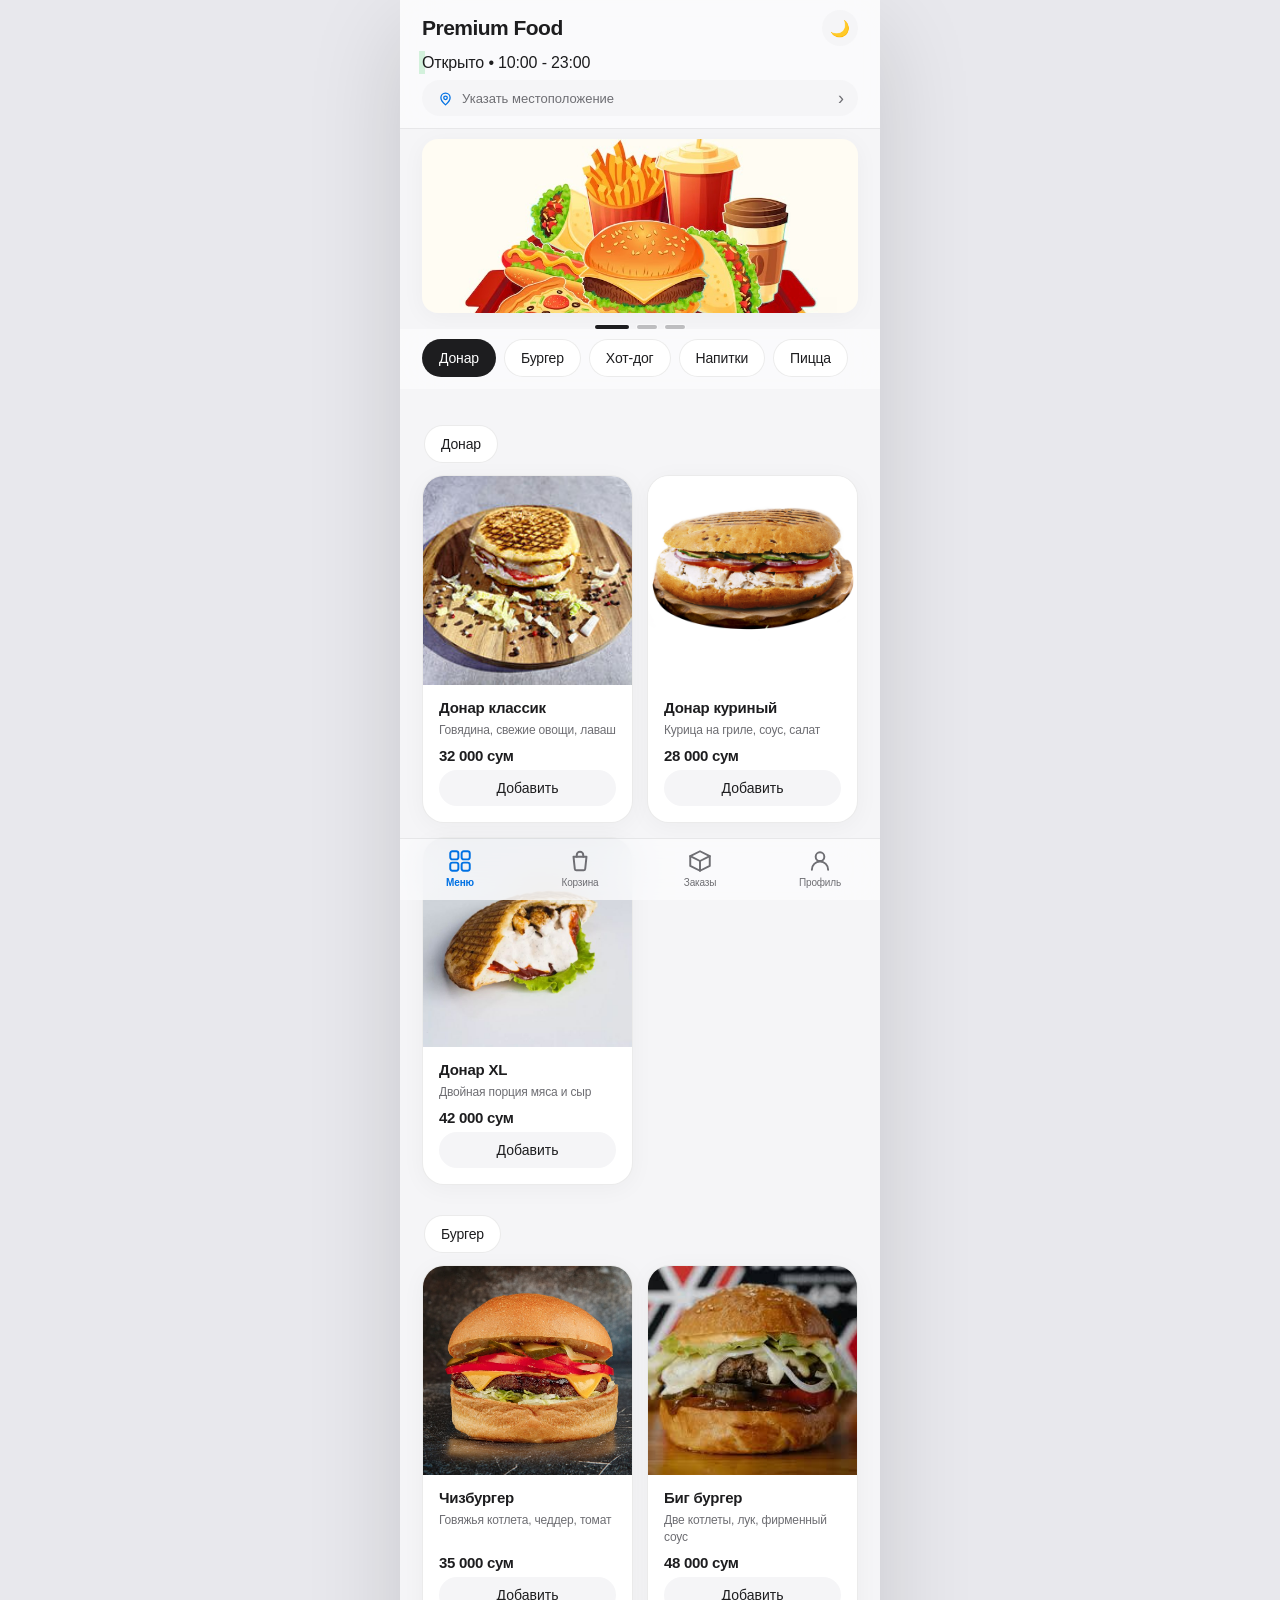
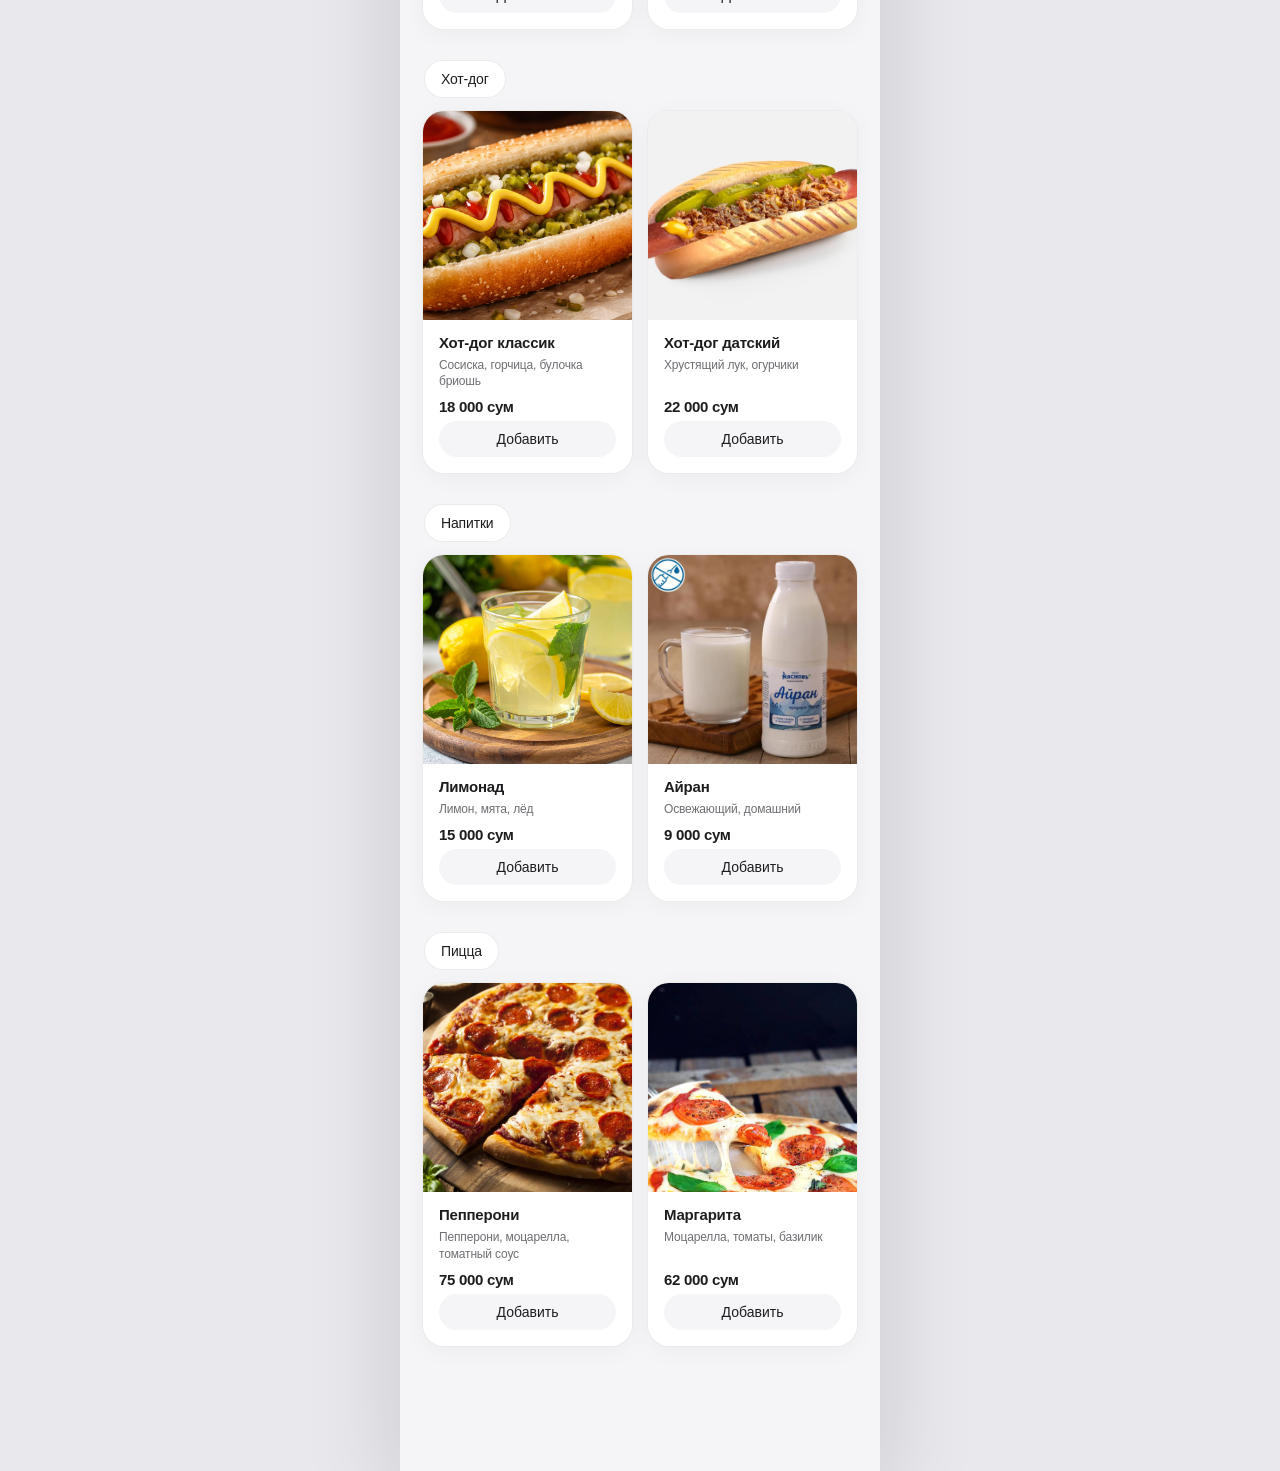
==== commit fa468e13: "Initial commit" ====
--- a/index.html
+++ b/index.html
@@ -47,10 +47,10 @@
 <button type="button" class="active" data-type="delivery">🛵 Доставка</button>
 <button type="button" data-type="pickup">🏪 Самовывоз</button>
 </div>
-<div id="addressSection">
+<div id="addressSection" style="display:none">
 <label class="order-field" style="position:relative">
 Адрес доставки
-<input id="order-address" type="text" placeholder="Укажите адрес доставки" readonly>
+<input id="order-address" type="text" placeholder="Город, улица, дом, квартира" autocomplete="street-address">
 <div class="address-suggestions" id="addressSuggestions" style="display:none"></div>
 </label>
 <button type="button" class="btn" id="openAddressModal" style="margin:8px 0">📍 Выбрать на карте</button>
@@ -186,13 +186,23 @@
   var addrRow = document.getElementById('addrRow');
   var addrSmall = document.querySelector('#addrRow .grow small');
 
+  function normalizeLocationText(text) {
+    if (!text) return 'Местоположение не указано';
+    var clean = String(text).replace(/\s+/g, ' ').trim();
+    if (/^-?\d+(?:\.\d+)?\s*,\s*-?\d+(?:\.\d+)?$/.test(clean)) {
+      return 'Местоположение определено';
+    }
+    return clean;
+  }
+
   function paintLocation(text) {
-    if (locText) locText.textContent = text;
-    if (addrSmall) addrSmall.textContent = text;
+    var safeText = normalizeLocationText(text);
+    if (locText) locText.textContent = safeText;
+    if (addrSmall) addrSmall.textContent = safeText;
   }
 
   function showLocation(lat, lon, source) {
-    paintLocation(lat.toFixed(5) + ', ' + lon.toFixed(5));
+    paintLocation('Местоположение определено');
     try {
       localStorage.setItem('pf_location', JSON.stringify({ lat: lat, lon: lon, ts: Date.now() }));
     } catch (e) {}
@@ -208,7 +218,7 @@
         return true;
       }
       if (typeof saved.lat === 'number' && typeof saved.lon === 'number') {
-        paintLocation(saved.lat.toFixed(5) + ', ' + saved.lon.toFixed(5));
+        paintLocation('Местоположение определено');
         return true;
       }
     } catch (e) {}
@@ -266,8 +276,24 @@
     }
   }
 
-  if (locBtn) locBtn.addEventListener('click', function () { requestLocation(true); });
-  if (addrRow) addrRow.addEventListener('click', function () { requestLocation(true); });
+  if (locBtn) {
+    locBtn.addEventListener('click', function () {
+      if (window.PF && typeof window.PF.openAddressModal === 'function') {
+        window.PF.openAddressModal();
+      } else {
+        requestLocation(true);
+      }
+    });
+  }
+  if (addrRow) {
+    addrRow.addEventListener('click', function () {
+      if (window.PF && typeof window.PF.openAddressModal === 'function') {
+        window.PF.openAddressModal();
+      } else {
+        requestLocation(true);
+      }
+    });
+  }
 
   if (!restoreLocation()) requestLocation(false);
 
@@ -1036,7 +1062,7 @@
   function goToSlide(index) {
     currentSlide = index;
     if (bannerTrack) {
-      bannerTrack.style.transform = 'translateX(-' + (currentSlide * 100) + '%)';
+      bannerTrack.style.transform = 'translateX(' + (currentSlide * 100) + '%)';
     }
     updateDots();
   }
@@ -1066,6 +1092,51 @@
   var PICKUP_PRICE = 0;
   window.PF.currentDeliveryType = 'delivery';
   window.PF.currentAddress = { lat: null, lon: null, text: '', apt: '', entrance: '', intercom: '', landmark: '' };
+
+  function normalizeAddressText(rawText) {
+    if (!rawText) return '';
+    var text = String(rawText).replace(/\s+/g, ' ').trim();
+    if (!text) return '';
+    if (/^-?\d+(?:\.\d+)?\s*,\s*-?\d+(?:\.\d+)?$/.test(text)) return '';
+    return text;
+  }
+
+  function buildAddressFromOsm(data) {
+    var addr = data && data.address ? data.address : {};
+    var parts = [];
+    var city = addr.city || addr.town || addr.village || addr.hamlet || addr.municipality || addr.county || '';
+    var road = addr.road || addr.street || addr.pedestrian || addr.path || addr.footway || '';
+    var house = addr.house_number || '';
+    var suburb = addr.suburb || '';
+    var region = addr.state || addr.region || '';
+    var country = addr.country || '';
+
+    if (city) parts.push(city);
+    if (road) parts.push(road);
+    if (house) parts.push('дом ' + house);
+    if (suburb && parts.indexOf(suburb) === -1) parts.push(suburb);
+    if (region && parts.indexOf(region) === -1) parts.push(region);
+    if (country && parts.indexOf(country) === -1) parts.push(country);
+
+    var text = parts.join(', ');
+    if (!text && data && data.display_name) {
+      text = String(data.display_name).replace(/\s*,\s*\d+\.\d+,\s*\d+\.\d+$/i, '').trim();
+    }
+
+    return normalizeAddressText(text);
+  }
+
+  function syncAddressFields() {
+    var text = normalizeAddressText(window.PF.currentAddress.text || manualAddressInput.value || orderAddress.value || '');
+    if (orderAddress) orderAddress.value = text;
+    if (document.getElementById('locText')) {
+      document.getElementById('locText').textContent = text || 'Указать местоположение';
+    }
+    if (document.querySelector('#addrRow .grow small')) {
+      document.querySelector('#addrRow .grow small').textContent = text || 'Ташкент, ул. Амира Темура, 15';
+    }
+  }
+
   var savedAddresses = [];
 
   try {
@@ -1122,11 +1193,36 @@
         b.classList.toggle('active', b.getAttribute('data-type') === type);
       });
       if (addressSection) {
-        addressSection.style.display = type === 'delivery' ? 'block' : 'none';
+        addressSection.style.display = type === 'delivery' ? 'none' : 'none';
       }
       updateDeliveryPrice();
     });
   }
+
+  function autoDetectAddressOnLoad() {
+    if (window.PF.currentAddress.text || window.PF.currentAddress.lat || window.PF.currentAddress.lon) {
+      return;
+    }
+    if (navigator.geolocation) {
+      navigator.geolocation.getCurrentPosition(
+        function (pos) {
+          window.PF.currentAddress.lat = pos.coords.latitude;
+          window.PF.currentAddress.lon = pos.coords.longitude;
+          reverseGeocode(pos.coords.latitude, pos.coords.longitude);
+        },
+        function () {
+          var saved = JSON.parse(localStorage.getItem('pf_location') || 'null');
+          if (saved && saved.text) {
+            window.PF.currentAddress.text = saved.text;
+            syncAddressFields();
+          }
+        },
+        { enableHighAccuracy: true, timeout: 10000, maximumAge: 0 }
+      );
+    }
+  }
+
+  autoDetectAddressOnLoad();
 
   function openModal() {
     if (addressModal) {
@@ -1134,6 +1230,9 @@
       renderSavedAddresses();
     }
   }
+
+  window.PF.openAddressModal = openModal;
+  window.PF.closeAddressModal = closeModal;
 
   function closeModal() {
     if (addressModal) {
@@ -1219,28 +1318,27 @@
     fetch(url).then(function (res) { return res.json(); })
       .then(function (data) {
         try {
-          var addr = data.address || {};
-          var parts = [];
-          if (addr.road) parts.push(addr.road);
-          if (addr.house_number) parts.push('д. ' + addr.house_number);
-          if (addr.city) parts.push(addr.city);
-          else if (addr.town) parts.push(addr.town);
-          else if (addr.village) parts.push(addr.village);
-          if (addr.state) parts.push(addr.state);
-          if (addr.country) parts.push(addr.country);
-
-          var address = parts.length > 0 ? parts.join(', ') : data.display_name || '';
+          var address = buildAddressFromOsm(data);
+          if (!address) {
+            address = normalizeAddressText(data.display_name || '');
+          }
+          if (!address) {
+            address = 'Местоположение определено';
+          }
           window.PF.currentAddress.text = address;
+          syncAddressFields();
           showMap(lat, lon);
           showAddressConfirmation(address);
         } catch (e) {
-          window.PF.currentAddress.text = lat.toFixed(5) + ', ' + lon.toFixed(5);
+          window.PF.currentAddress.text = 'Местоположение определено';
+          syncAddressFields();
           showMap(lat, lon);
           showAddressConfirmation(window.PF.currentAddress.text);
         }
       })
       .catch(function () {
-        window.PF.currentAddress.text = lat.toFixed(5) + ', ' + lon.toFixed(5);
+        window.PF.currentAddress.text = 'Местоположение определено';
+        syncAddressFields();
         showMap(lat, lon);
         showAddressConfirmation(window.PF.currentAddress.text);
       });
@@ -1289,6 +1387,11 @@
 
     manualAddressInput.addEventListener('blur', function () {
       setTimeout(function () { manualSuggestions.style.display = 'none'; }, 200);
+    });
+
+    manualAddressInput.addEventListener('change', function () {
+      window.PF.currentAddress.text = normalizeAddressText(this.value) || '';
+      syncAddressFields();
     });
   }
 
@@ -1319,8 +1422,10 @@
       div.className = 'address-suggestion';
       div.innerHTML = '<b>' + address + '</b>';
       div.addEventListener('click', function () {
-        manualAddressInput.value = address;
-        window.PF.currentAddress.text = address;
+        var safeAddress = normalizeAddressText(address) || 'Адрес не указан';
+        manualAddressInput.value = safeAddress;
+        window.PF.currentAddress.text = safeAddress;
+        syncAddressFields();
         manualSuggestions.style.display = 'none';
         try {
           window.PF.currentAddress.lat = parseFloat(feature.lat);
@@ -1369,7 +1474,7 @@
       window.PF.currentAddress.entrance = entranceInput.value.trim();
       window.PF.currentAddress.intercom = intercomInput.value.trim();
       window.PF.currentAddress.landmark = landmarkInput.value.trim();
-      window.PF.currentAddress.text = window.PF.currentAddress.text || manualAddressInput.value.trim();
+      window.PF.currentAddress.text = normalizeAddressText(window.PF.currentAddress.text || manualAddressInput.value || orderAddress.value || '');
 
       if (!window.PF.currentAddress.text) {
         alert('Укажите адрес');
@@ -1383,6 +1488,7 @@
       if (window.PF.currentAddress.landmark) fullAddress += ' (' + window.PF.currentAddress.landmark + ')';
 
       if (orderAddress) orderAddress.value = fullAddress;
+      syncAddressFields();
 
       var existingIndex = savedAddresses.findIndex(function (a) {
         return a.text === window.PF.currentAddress.text;
@@ -1422,46 +1528,6 @@
     }
   }
 
-  if (saveAddress) {
-    saveAddress.addEventListener('click', function () {
-      window.PF.currentAddress.apt = aptInput.value.trim();
-      window.PF.currentAddress.entrance = entranceInput.value.trim();
-      window.PF.currentAddress.intercom = intercomInput.value.trim();
-      window.PF.currentAddress.landmark = landmarkInput.value.trim();
-      window.PF.currentAddress.text = window.PF.currentAddress.text || manualAddressInput.value.trim();
-
-      if (!window.PF.currentAddress.text) {
-        alert('Укажите адрес');
-        return;
-      }
-
-      var fullAddress = window.PF.currentAddress.text;
-      if (window.PF.currentAddress.apt) fullAddress += ', кв. ' + window.PF.currentAddress.apt;
-      if (window.PF.currentAddress.entrance) fullAddress += ', подъезд ' + window.PF.currentAddress.entrance;
-      if (window.PF.currentAddress.intercom) fullAddress += ', домофон: ' + window.PF.currentAddress.intercom;
-      if (window.PF.currentAddress.landmark) fullAddress += ' (' + window.PF.currentAddress.landmark + ')';
-
-      if (orderAddress) orderAddress.value = fullAddress;
-      updateLocationText(window.PF.currentAddress.text);
-
-      var existingIndex = savedAddresses.findIndex(function (a) {
-        return a.text === window.PF.currentAddress.text;
-      });
-
-      if (existingIndex >= 0) {
-        savedAddresses[existingIndex] = { ...window.PF.currentAddress };
-      } else {
-        savedAddresses.push({ ...window.PF.currentAddress });
-        if (savedAddresses.length > 5) savedAddresses.shift();
-      }
-
-      try {
-        localStorage.setItem('pf_saved_addresses', JSON.stringify(savedAddresses));
-      } catch (e) {}
-
-      closeModal();
-    });
-  }
 
   restoreSavedAddress();
 })();
--- a/style.css
+++ b/style.css
@@ -96,9 +96,9 @@
 .banner-track{display:flex;height:100%;transition:transform .55s cubic-bezier(.22,.8,.24,1);will-change:transform}
 .banner-slide{flex:0 0 100%;height:100%}
 .banner-slide img{display:block;width:100%;height:100%;object-fit:cover}
-.banner-dots{position:relative;margin-top:12px;display:flex;justify-content:center;gap:6px}
-.banner-dots span{width:6px;height:6px;border-radius:50%;background:rgba(29,29,31,.25);box-shadow:0 0 0 1px rgba(255,255,255,.5);cursor:pointer;transition:background .25s,transform .25s}
-.banner-dots span.on{background:#1d1d1f;transform:scale(1.25)}
+.banner-dots{position:relative;margin-top:12px;display:flex;justify-content:center;align-items:center;gap:8px}
+.banner-dots span{display:block;width:20px;height:4px;border-radius:999px;background:rgba(29,29,31,.25);box-shadow:0 0 0 1px rgba(255,255,255,.5);cursor:pointer;transition:all .25s ease}
+.banner-dots span.on{width:34px;background:#1d1d1f}
 h3{display:inline-flex;align-items:center;font-size:14px;font-weight:500;color:var(--fg);padding:10px 16px;border-radius:999px;background:var(--card);border:.5px solid var(--border);margin:30px 2px 12px}
 .chips{
   position:sticky;top:0;z-index:15;
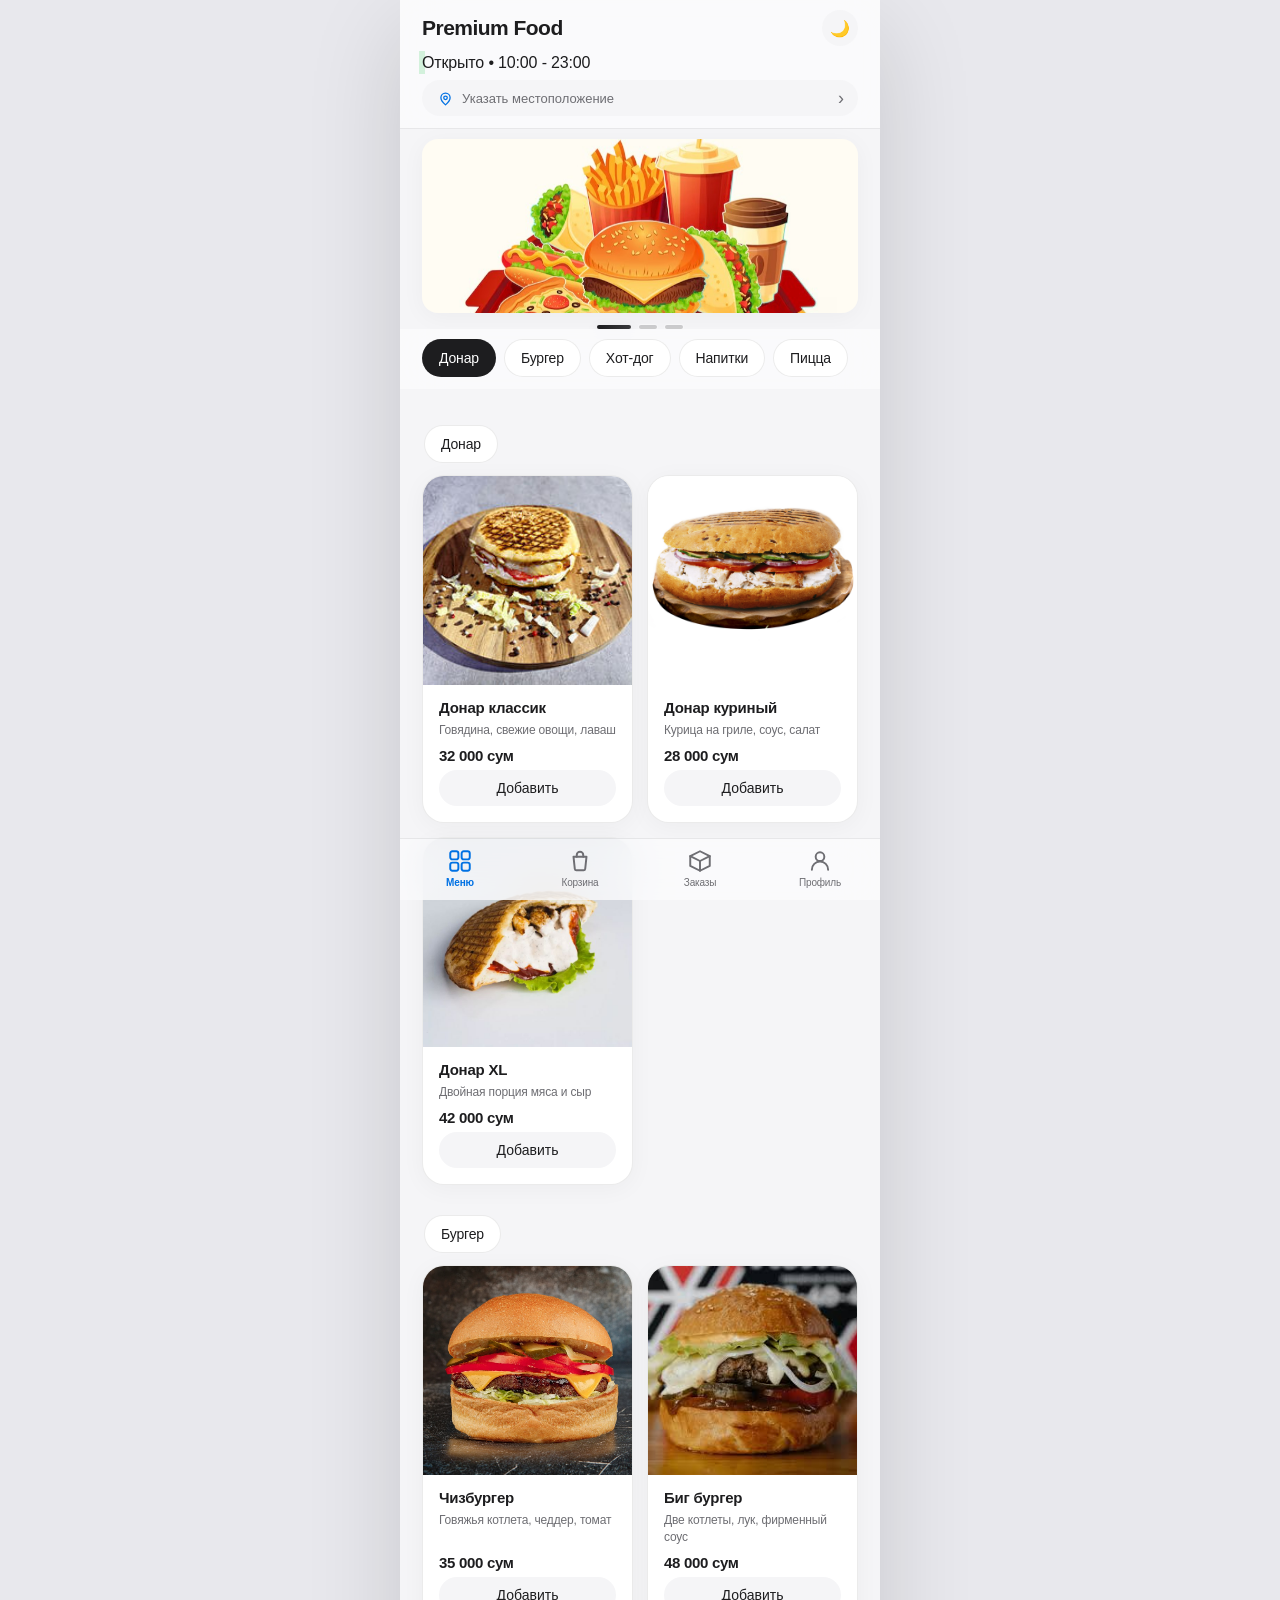
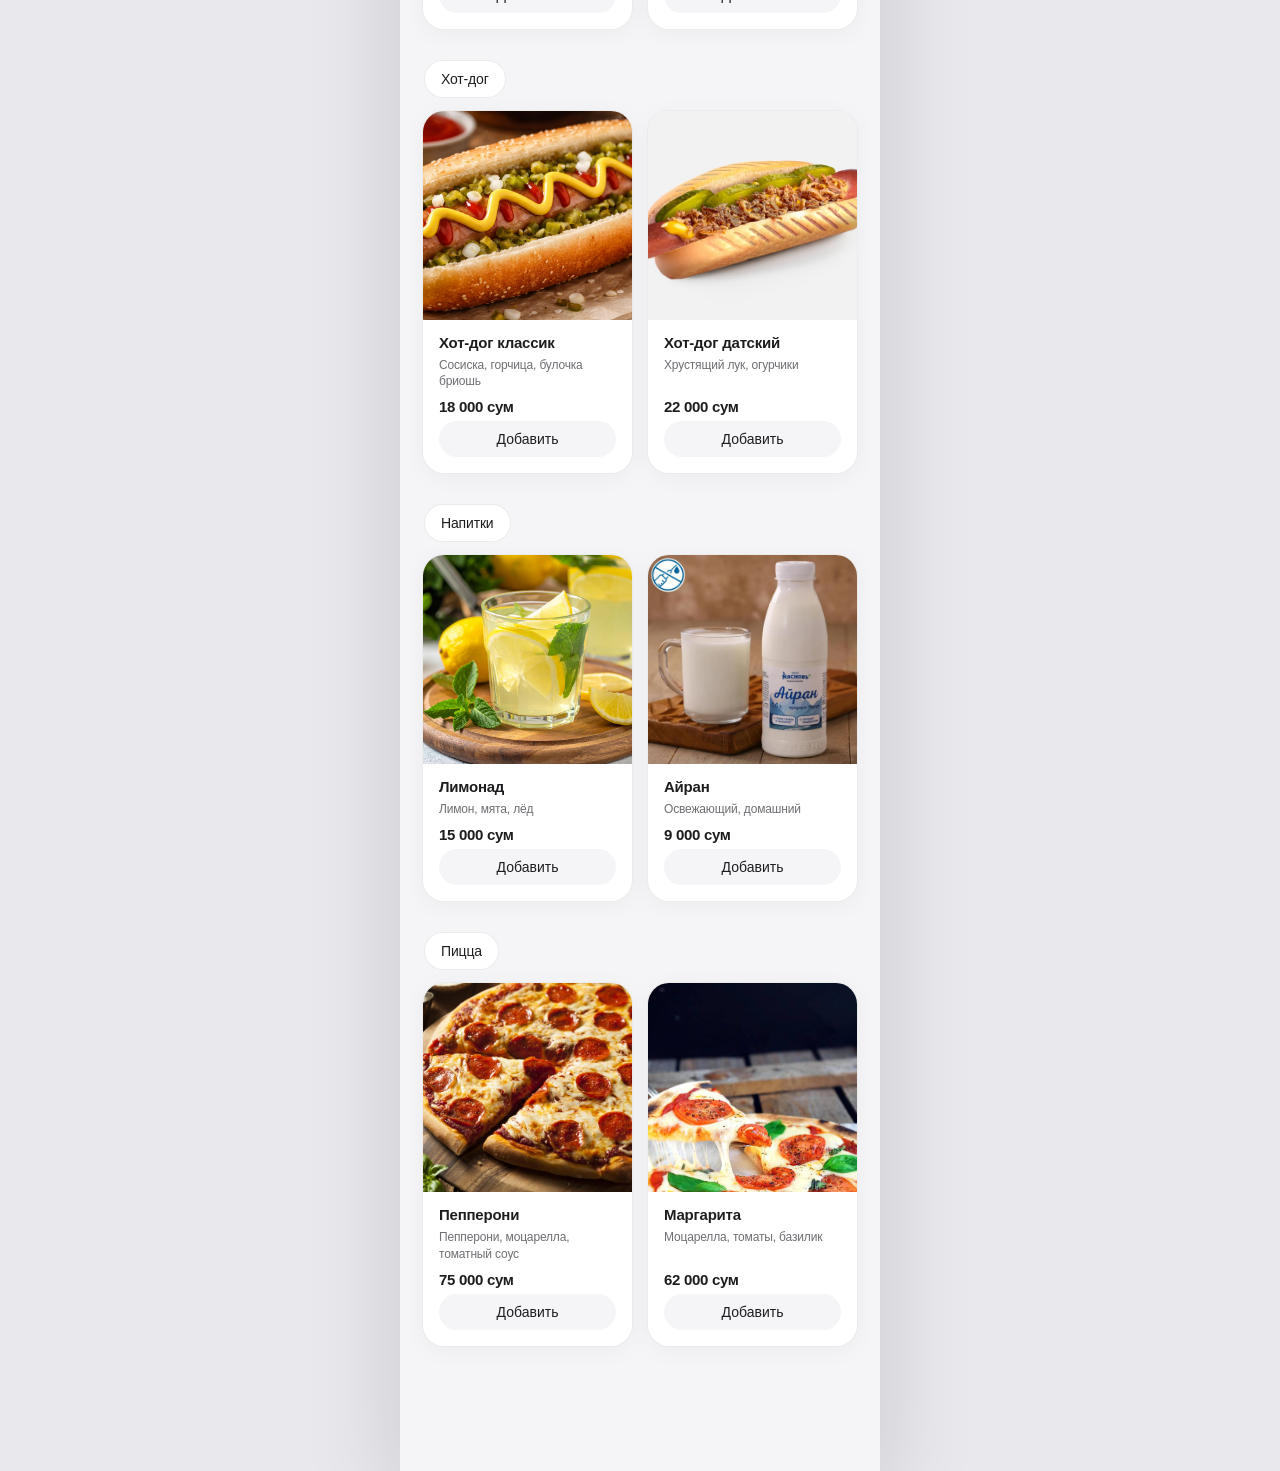
==== commit ddbef513: "Update page title" ====
--- a/index.html
+++ b/index.html
@@ -4,7 +4,7 @@
 <meta charset="utf-8">
 <meta name="viewport" content="width=device-width, initial-scale=1, viewport-fit=cover">
 <meta name="theme-color" content="#f5f5f7">
-<title>Premium Mini App — меню, корзина, заказы</title>
+<title>Premium Mini App — меню, корзина, заказы (v2)</title>
 <link rel="stylesheet" href="style.css">
 </head>
 <body>
--- a/style.css
+++ b/style.css
@@ -97,8 +97,8 @@
 .banner-slide{flex:0 0 100%;height:100%}
 .banner-slide img{display:block;width:100%;height:100%;object-fit:cover}
 .banner-dots{position:relative;margin-top:12px;display:flex;justify-content:center;align-items:center;gap:8px}
-.banner-dots span{display:block;width:20px;height:4px;border-radius:999px;background:rgba(29,29,31,.25);box-shadow:0 0 0 1px rgba(255,255,255,.5);cursor:pointer;transition:all .25s ease}
-.banner-dots span.on{width:34px;background:#1d1d1f}
+.banner-dots span{display:block;width:18px;height:4px;border-radius:999px;background:rgba(29,29,31,.24);box-shadow:0 0 0 1px rgba(255,255,255,.4);cursor:pointer;transition:all .25s ease;opacity:.8}
+.banner-dots span.on{width:34px;background:linear-gradient(90deg,#1d1d1f,#3a3a3c);box-shadow:0 6px 14px rgba(29,29,31,.18);opacity:1}
 h3{display:inline-flex;align-items:center;font-size:14px;font-weight:500;color:var(--fg);padding:10px 16px;border-radius:999px;background:var(--card);border:.5px solid var(--border);margin:30px 2px 12px}
 .chips{
   position:sticky;top:0;z-index:15;
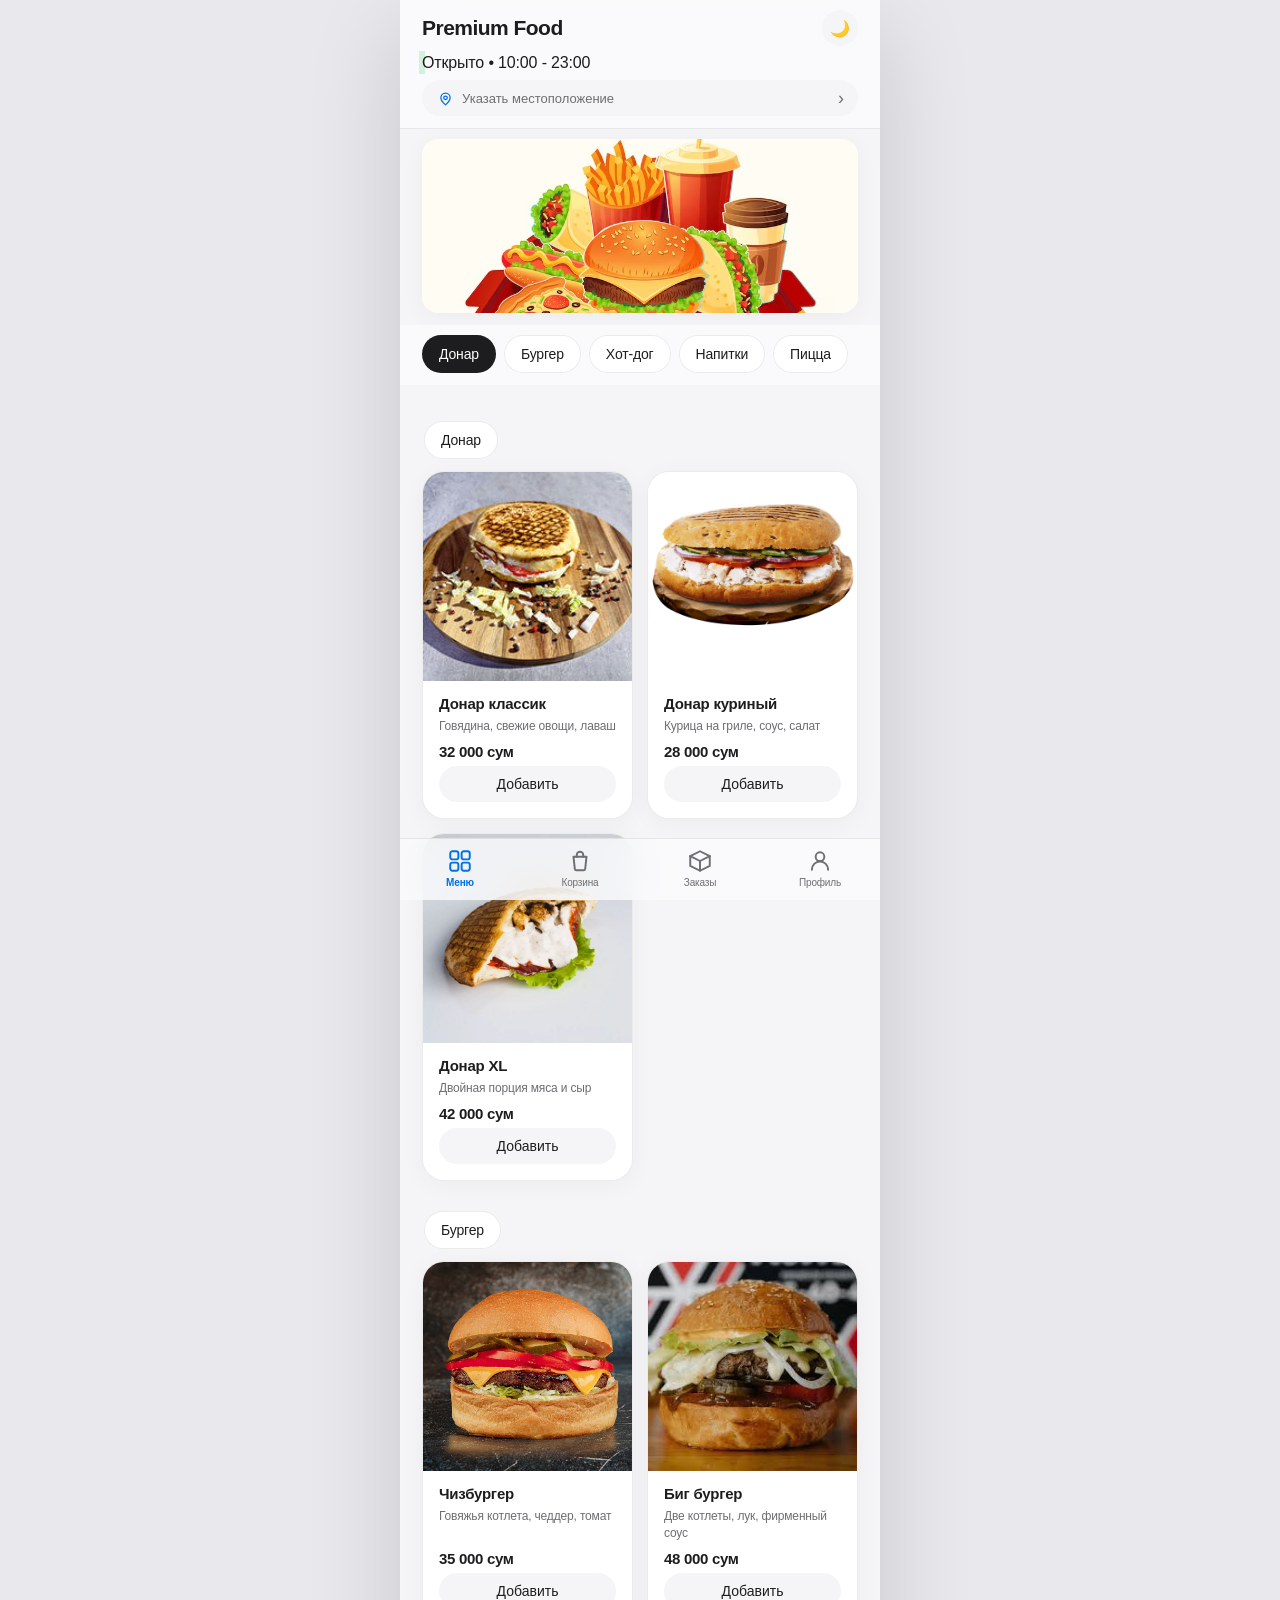
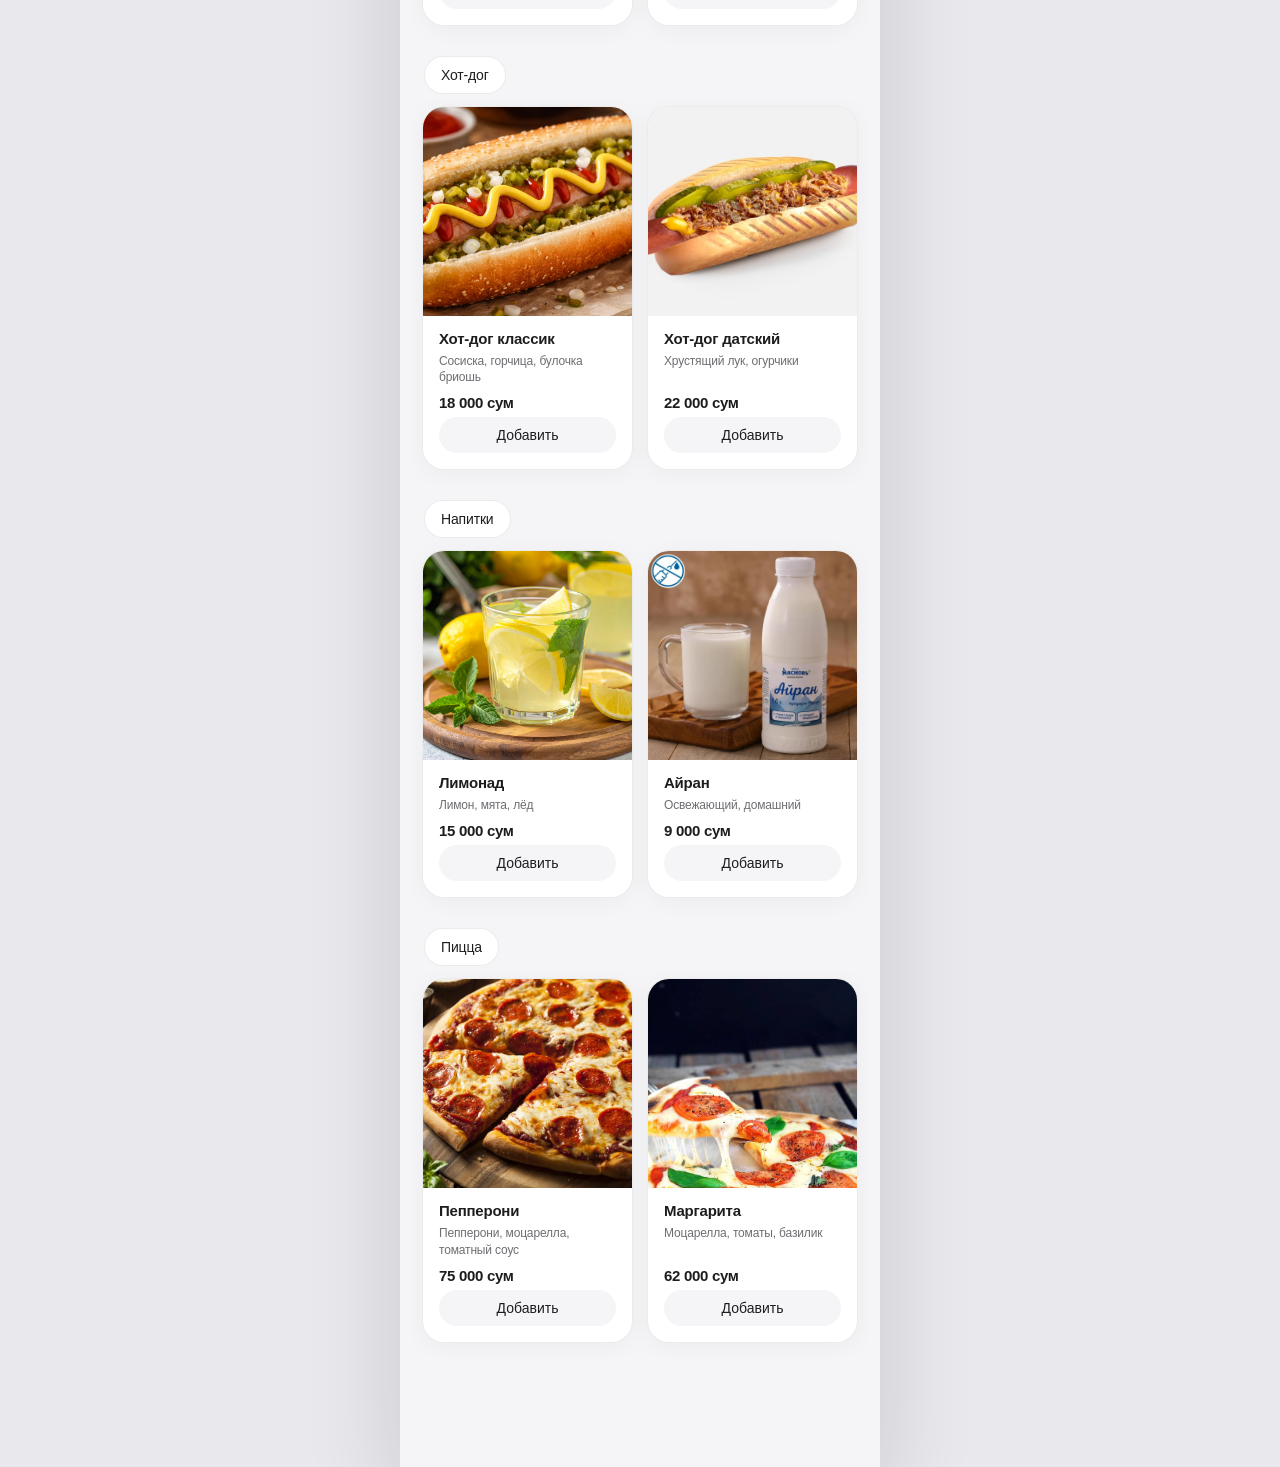
==== commit 81054a86: "Fix banner slideshow: remove duplicate script, slides move left, dots created once" ====
--- a/index.html
+++ b/index.html
@@ -692,8 +692,16 @@
   if (!banner) return;
   var track = banner.querySelector('.banner-track');
   var slides = track.children;
-  var dots = banner.querySelectorAll('.banner-dots span');
+  var dotsWrap = banner.querySelector('.banner-dots');
   var total = slides.length;
+  for (var di = 0; di < total; di++) {
+    var dotEl = document.createElement('span');
+    dotEl.addEventListener('click', function (i) {
+      return function () { show(i); start(); };
+    }(di));
+    dotsWrap.appendChild(dotEl);
+  }
+  var dots = dotsWrap.querySelectorAll('span');
   var index = 0;
   var timer = null;
   var DELAY = 4000;
@@ -1032,57 +1040,6 @@
   }
 
   loadMenu();
-
-  var banner = document.getElementById('banner');
-  var bannerTrack = document.querySelector('.banner-track');
-  var bannerSlides = document.querySelectorAll('.banner-slide');
-  var bannerDots = document.getElementById('bannerDots');
-  var currentSlide = 0;
-  var slideInterval;
-
-  if (banner && bannerSlides.length > 0 && bannerDots) {
-    for (var i = 0; i < bannerSlides.length; i++) {
-      var dot = document.createElement('span');
-      dot.addEventListener('click', function (index) {
-        return function () {
-          goToSlide(index);
-        };
-      }(i));
-      bannerDots.appendChild(dot);
-    }
-    updateDots();
-    startSlideShow();
-
-    banner.addEventListener('touchstart', function () {
-      clearInterval(slideInterval);
-    });
-    banner.addEventListener('touchend', startSlideShow);
-  }
-
-  function goToSlide(index) {
-    currentSlide = index;
-    if (bannerTrack) {
-      bannerTrack.style.transform = 'translateX(' + (currentSlide * 100) + '%)';
-    }
-    updateDots();
-  }
-
-  function nextSlide() {
-    currentSlide = (currentSlide + 1) % bannerSlides.length;
-    goToSlide(currentSlide);
-  }
-
-  function updateDots() {
-    var dots = bannerDots.querySelectorAll('span');
-    Array.prototype.forEach.call(dots, function (dot, i) {
-      dot.classList.toggle('on', i === currentSlide);
-    });
-  }
-
-  function startSlideShow() {
-    clearInterval(slideInterval);
-    slideInterval = setInterval(nextSlide, 4000);
-  }
 })();
 </script>
 <script>
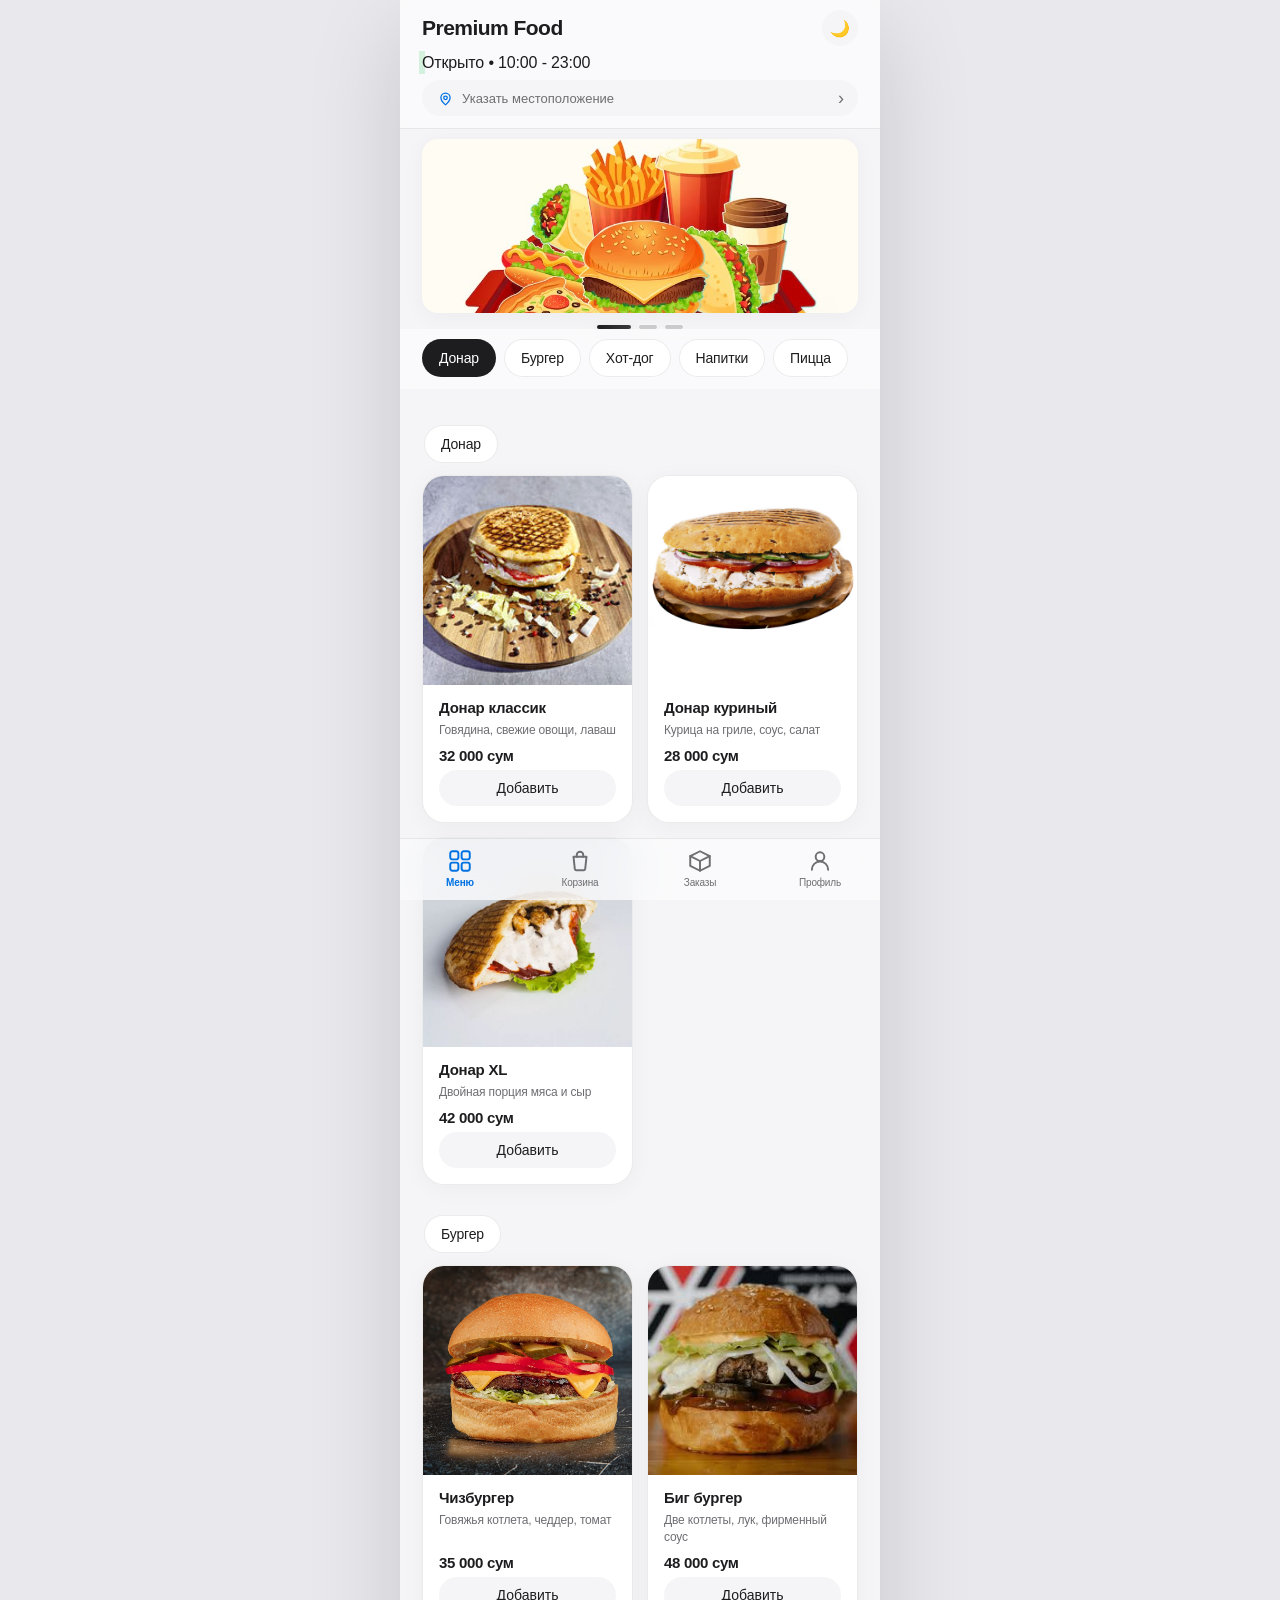
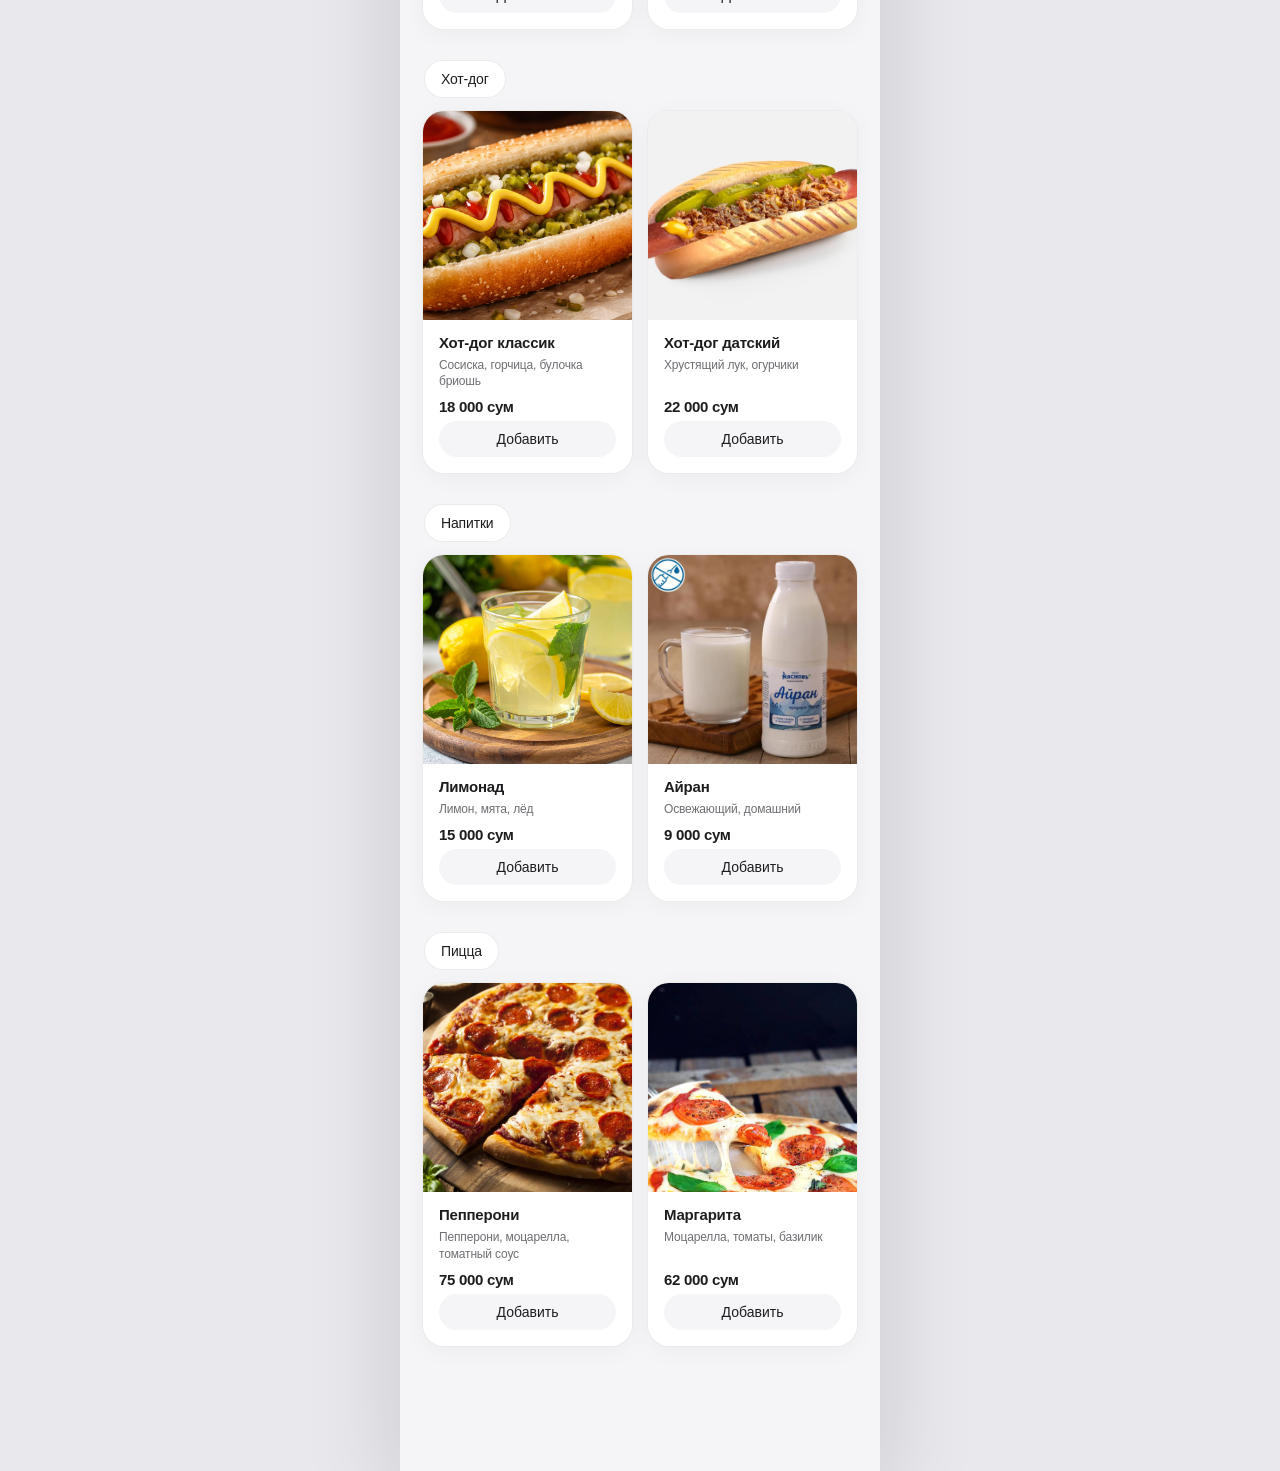
==== commit 7ce62a05: "Fix admin orders 500 on Postgres (substr on timestamp), fix banner dots JS, show order load errors" ====
--- a/index.html
+++ b/index.html
@@ -560,7 +560,7 @@
       });
       var result = {};
       try { result = await response.json(); } catch (e) {}
-      if (!response.ok) throw new Error(result.detail || 'Не удалось оформить заказ.');
+      if (!response.ok) throw new Error((result.detail || 'Не удалось оформить заказ.') + ' (код ' + response.status + ')');
       if (!result.notification_sent) {
         window.alert('Заказ сохранён, но сейчас ресторан не получил уведомление. Пожалуйста, свяжитесь с нами для подтверждения.');
       } else {
@@ -692,7 +692,8 @@
   if (!banner) return;
   var track = banner.querySelector('.banner-track');
   var slides = track.children;
-  var dotsWrap = banner.querySelector('.banner-dots');
+  var dotsWrap = document.getElementById('bannerDots');
+  if (!dotsWrap) return;
   var total = slides.length;
   for (var di = 0; di < total; di++) {
     var dotEl = document.createElement('span');
@@ -1549,11 +1550,12 @@
     if (tg && tg.initData) headers['X-Telegram-Init-Data'] = tg.initData;
     try {
       var response = await fetch('/api/orders/mine', { headers: headers, cache: 'no-store' });
-      if (!response.ok) throw new Error('load failed');
-      var data = await response.json();
+      var data = {};
+      try { data = await response.json(); } catch (e) {}
+      if (!response.ok) throw new Error(data.detail || ('Ошибка ' + response.status));
       render(data.orders || []);
     } catch (e) {
-      list.innerHTML = '<div class="row"><div class="grow">Не удалось загрузить заказы. Попробуйте позже.</div></div>';
+      list.innerHTML = '<div class="row"><div class="grow">Не удалось загрузить заказы: ' + esc(e.message || '') + '</div></div>';
     }
   }
 
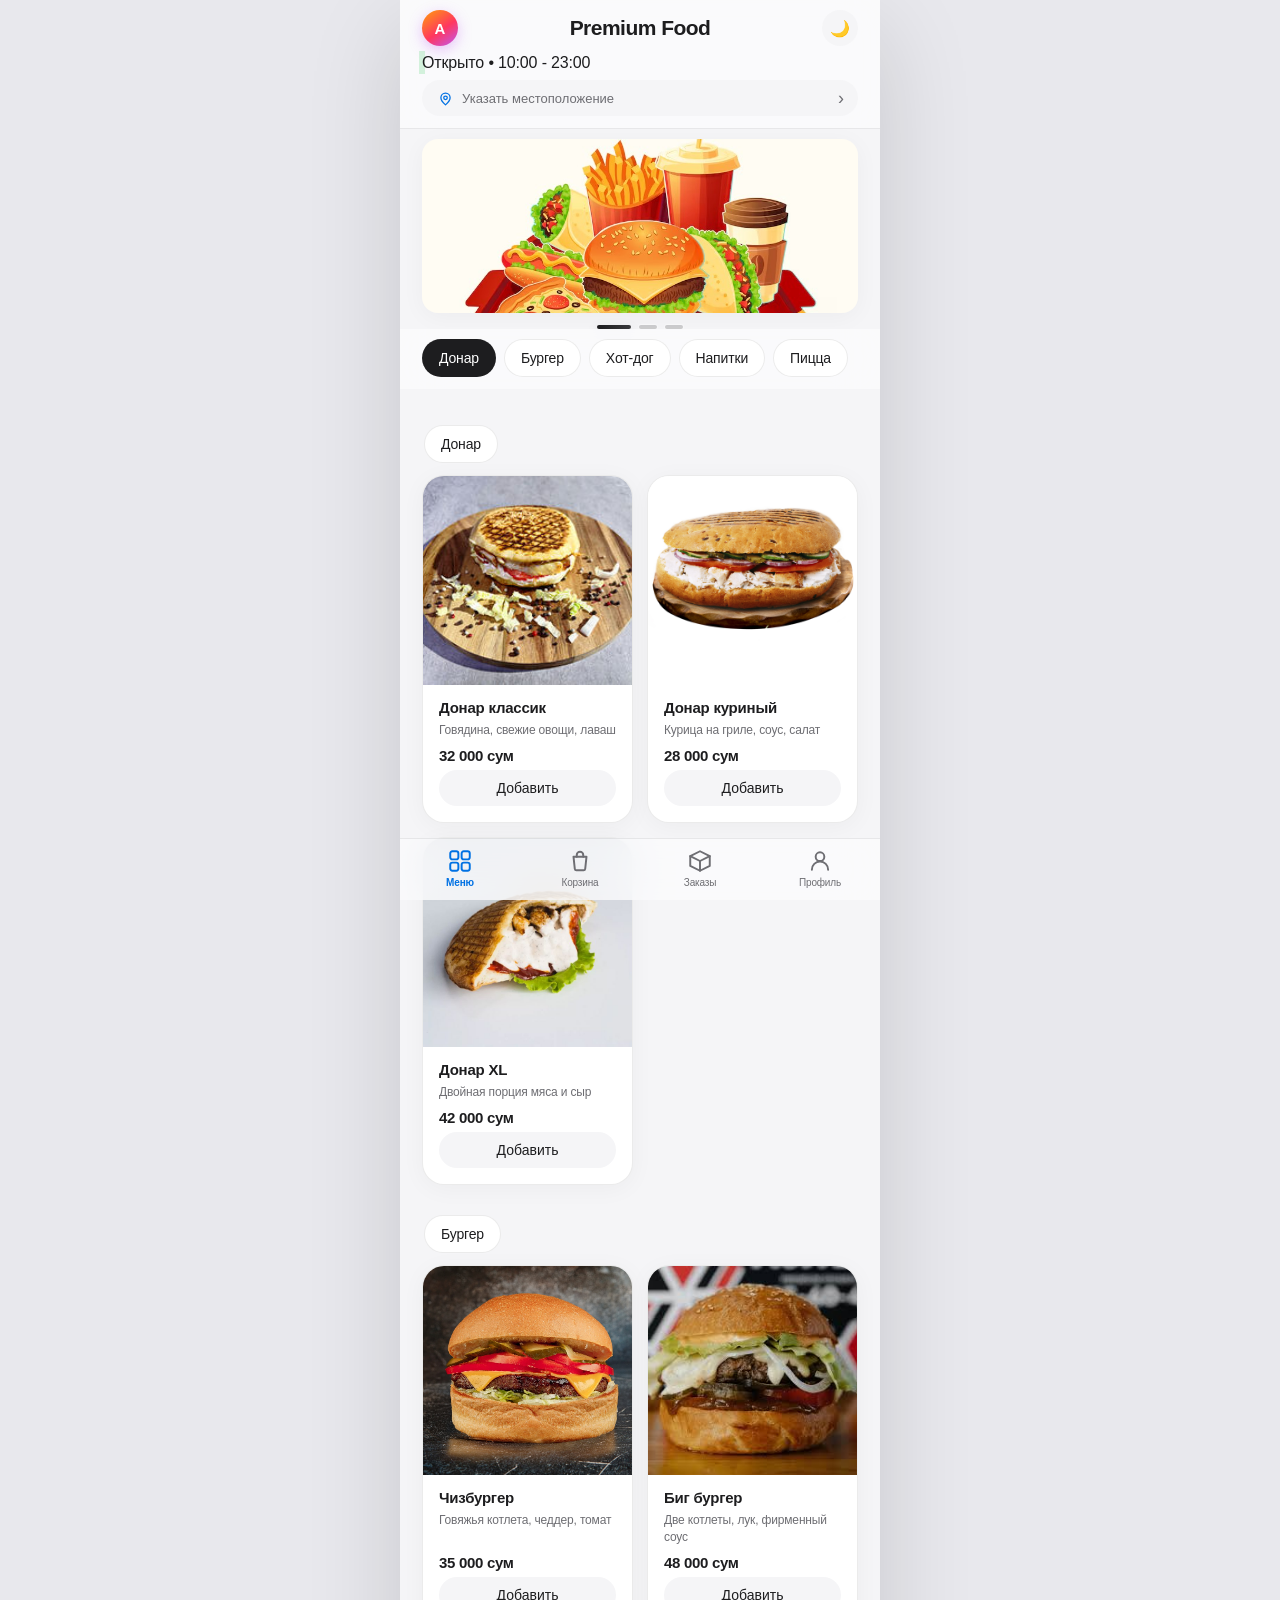
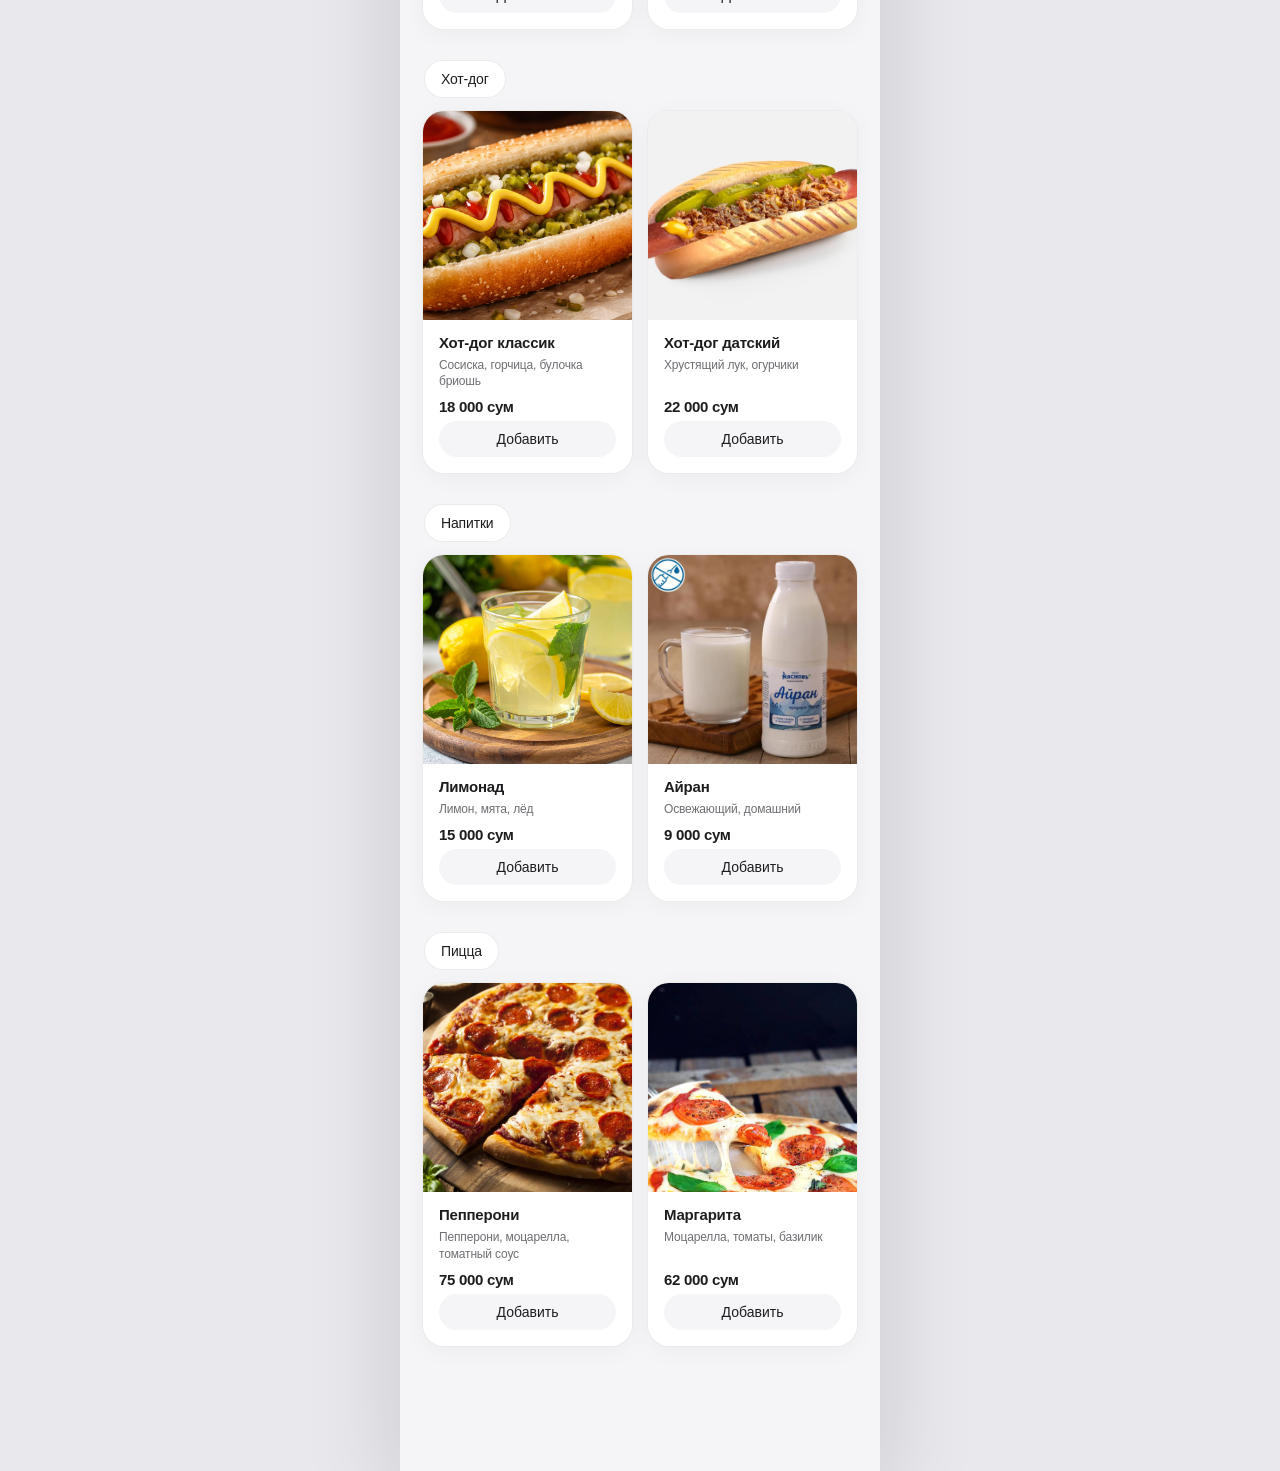
==== commit 99d4d0b2: "Header redesign: avatar->profile, centered title, status pill, hide-on-scroll; lazy images everywher" ====
--- a/index.html
+++ b/index.html
@@ -14,8 +14,12 @@
 <input type="radio" name="tab" id="t-profile">
 <input type="checkbox" class="hide" id="dark">
 <div class="app">
-<header>
-<div class="head-top"><h1>Premium Food</h1><label for="dark" class="theme" title="Тема"></label></div>
+<header id="siteHeader">
+<div class="head-top">
+<button type="button" class="head-avatar" id="headAvatarBtn" aria-label="Открыть профиль"><span id="headAvatar">А</span></button>
+<h1>Premium Food</h1>
+<label for="dark" class="theme" title="Тема"></label>
+</div>
 <div class="restaurant-status">
 <span class="status-dot"></span>
 <span class="status-text">Открыто • 10:00 - 23:00</span>
@@ -30,9 +34,9 @@
 <section class="screen" id="menu">
 <div class="banner" id="banner">
 <div class="banner-track">
-<div class="banner-slide"><img src="images/banner.jpg" alt="Premium Food — доставка еды"></div>
-<div class="banner-slide"><img src="images/banner2.jpg" alt=""></div>
-<div class="banner-slide"><img src="images/banner3.jpg" alt=""></div>
+<div class="banner-slide"><img src="images/banner.jpg" alt="Premium Food — доставка еды" loading="eager" decoding="async"></div>
+<div class="banner-slide"><img src="images/banner2.jpg" alt="" loading="lazy" decoding="async"></div>
+<div class="banner-slide"><img src="images/banner3.jpg" alt="" loading="lazy" decoding="async"></div>
 </div>
 </div>
 <div class="banner-dots" id="bannerDots"></div>
@@ -372,6 +376,8 @@
       var thumb = document.createElement('img');
       thumb.src = item.src;
       thumb.alt = item.name;
+      thumb.loading = 'lazy';
+      thumb.decoding = 'async';
       img.appendChild(thumb);
     } else {
       img.textContent = item.emoji;
@@ -760,12 +766,21 @@
   var nameEl = document.querySelector('.prof-name');
   var userEl = document.querySelector('.prof-username');
   var avatarEl = document.querySelector('.prof-avatar');
+  var headAvatarEl = document.getElementById('headAvatar');
 
   function setProfileName(name) {
     if (!nameEl || !name) return;
     nameEl.textContent = name;
-    if (avatarEl) avatarEl.textContent = name.trim().charAt(0).toUpperCase();
-  }
+    var initial = name.trim().charAt(0).toUpperCase();
+    if (avatarEl) avatarEl.textContent = initial;
+    if (headAvatarEl) headAvatarEl.textContent = initial;
+  }
+
+  var headAvatarBtn = document.getElementById('headAvatarBtn');
+  if (headAvatarBtn) headAvatarBtn.addEventListener('click', function () {
+    var profileTab = document.getElementById('t-profile');
+    if (profileTab) profileTab.checked = true;
+  });
 
   var tgUser = tg && tg.initDataUnsafe && tg.initDataUnsafe.user;
   var userId = tgUser && tgUser.id ? String(tgUser.id) : 'guest';
@@ -1010,6 +1025,7 @@
       im.src = p.image;
       im.alt = p.name;
       im.loading = 'lazy';
+      im.decoding = 'async';
       img.appendChild(im);
     } else {
       img.textContent = '🍔';
@@ -1563,6 +1579,35 @@
   load();
 })();
 </script>
-<script src="admin.js?v=5" defer></script>
+<script>
+(function () {
+  var header = document.getElementById('siteHeader');
+  if (!header) return;
+  var lastY = window.pageYOffset || 0;
+  var hidden = false;
+  var ticking = false;
+
+  function update() {
+    var y = window.pageYOffset || 0;
+    if (y <= 10) {
+      if (hidden) { hidden = false; document.documentElement.classList.remove('header-hidden'); }
+    } else if (y > lastY + 4 && y > 140 && !hidden) {
+      hidden = true;
+      document.documentElement.classList.add('header-hidden');
+    } else if (y < lastY - 4 && hidden) {
+      hidden = false;
+      document.documentElement.classList.remove('header-hidden');
+    }
+    lastY = y;
+  }
+
+  window.addEventListener('scroll', function () {
+    if (ticking) return;
+    ticking = true;
+    requestAnimationFrame(function () { update(); ticking = false; });
+  }, { passive: true });
+})();
+</script>
+<script src="admin.js?v=7" defer></script>
 </body>
 </html>
--- a/style.css
+++ b/style.css
@@ -55,16 +55,26 @@
   box-shadow:0 30px 90px rgba(0,0,0,.14);
 }
 header{
-  position:relative;z-index:20;
+  position:sticky;top:0;z-index:30;
   display:flex;flex-direction:column;gap:8px;
   padding:10px 22px 12px;
   background:var(--glass);
   backdrop-filter:saturate(180%) blur(22px);
   -webkit-backdrop-filter:saturate(180%) blur(22px);
   border-bottom:.5px solid var(--border);
-}
-.head-top{display:flex;justify-content:space-between;align-items:center;height:36px}
-header h1{font-size:21px;font-weight:600;letter-spacing:-.025em}
+  transition:transform .32s cubic-bezier(.2,.8,.2,1);
+}
+html.header-hidden header{transform:translateY(-106%)}
+.head-top{display:grid;grid-template-columns:1fr auto 1fr;align-items:center;height:36px}
+.head-avatar{
+  justify-self:start;width:36px;height:36px;border-radius:50%;border:0;cursor:pointer;
+  background:linear-gradient(145deg,#ff9f0a,#ff375f 55%,#bf5af2);color:#fff;
+  display:grid;place-items:center;font:inherit;font-size:15px;font-weight:600;
+  box-shadow:0 4px 14px rgba(191,90,242,.35);
+  transition:transform .12s;
+}
+.head-avatar:active{transform:scale(.92)}
+header h1{font-size:21px;font-weight:600;letter-spacing:-.025em;justify-self:center}
 .loc{
   display:flex;align-items:center;gap:8px;width:100%;
   border:0;border-radius:999px;background:var(--sec);
@@ -79,8 +89,7 @@
 .loc .chev::after{font-size:18px}
 #addrRow{cursor:pointer}
 #addrRow:active{background:var(--sec)}
-.theme{
-  cursor:pointer;width:36px;height:36px;border-radius:50%;
+.theme{justify-self:end;cursor:pointer;width:36px;height:36px;border-radius:50%;
   background:var(--sec);display:grid;place-items:center;font-size:16px;
   transition:background .2s,transform .12s;
 }
@@ -101,7 +110,8 @@
 .banner-dots span.on{width:34px;background:linear-gradient(90deg,#1d1d1f,#3a3a3c);box-shadow:0 6px 14px rgba(29,29,31,.18);opacity:1}
 h3{display:inline-flex;align-items:center;font-size:14px;font-weight:500;color:var(--fg);padding:10px 16px;border-radius:999px;background:var(--card);border:.5px solid var(--border);margin:30px 2px 12px}
 .chips{
-  position:sticky;top:0;z-index:15;
+  position:sticky;top:var(--header-h,0px);z-index:15;
+  scroll-behavior:smooth;
   display:flex;gap:8px;overflow-x:auto;
   margin:0 -22px 6px;padding:10px 22px 12px;
   background:var(--glass);
@@ -109,6 +119,7 @@
   -webkit-backdrop-filter:saturate(180%) blur(22px);
   scrollbar-width:none;
 }
+html.header-hidden .chips{top:0}
 .chips::-webkit-scrollbar{display:none}
 .chip{
   flex:none;display:inline-flex;align-items:center;
@@ -457,8 +468,10 @@
  
  
 .restaurant-status{
-  display:flex;align-items:center;gap:8px;
-  font-size:13px;font-weight:500;color:var(--fg)
+  display:flex;align-items:center;gap:8px;align-self:flex-start;
+  font-size:12.5px;font-weight:600;color:var(--fg);
+  border:.5px solid var(--border);border-radius:999px;
+  padding:6px 12px;background:var(--card);box-shadow:var(--shadow)
 }
 .status-dot{
   width:8px;height:8px;border-radius:50%;
